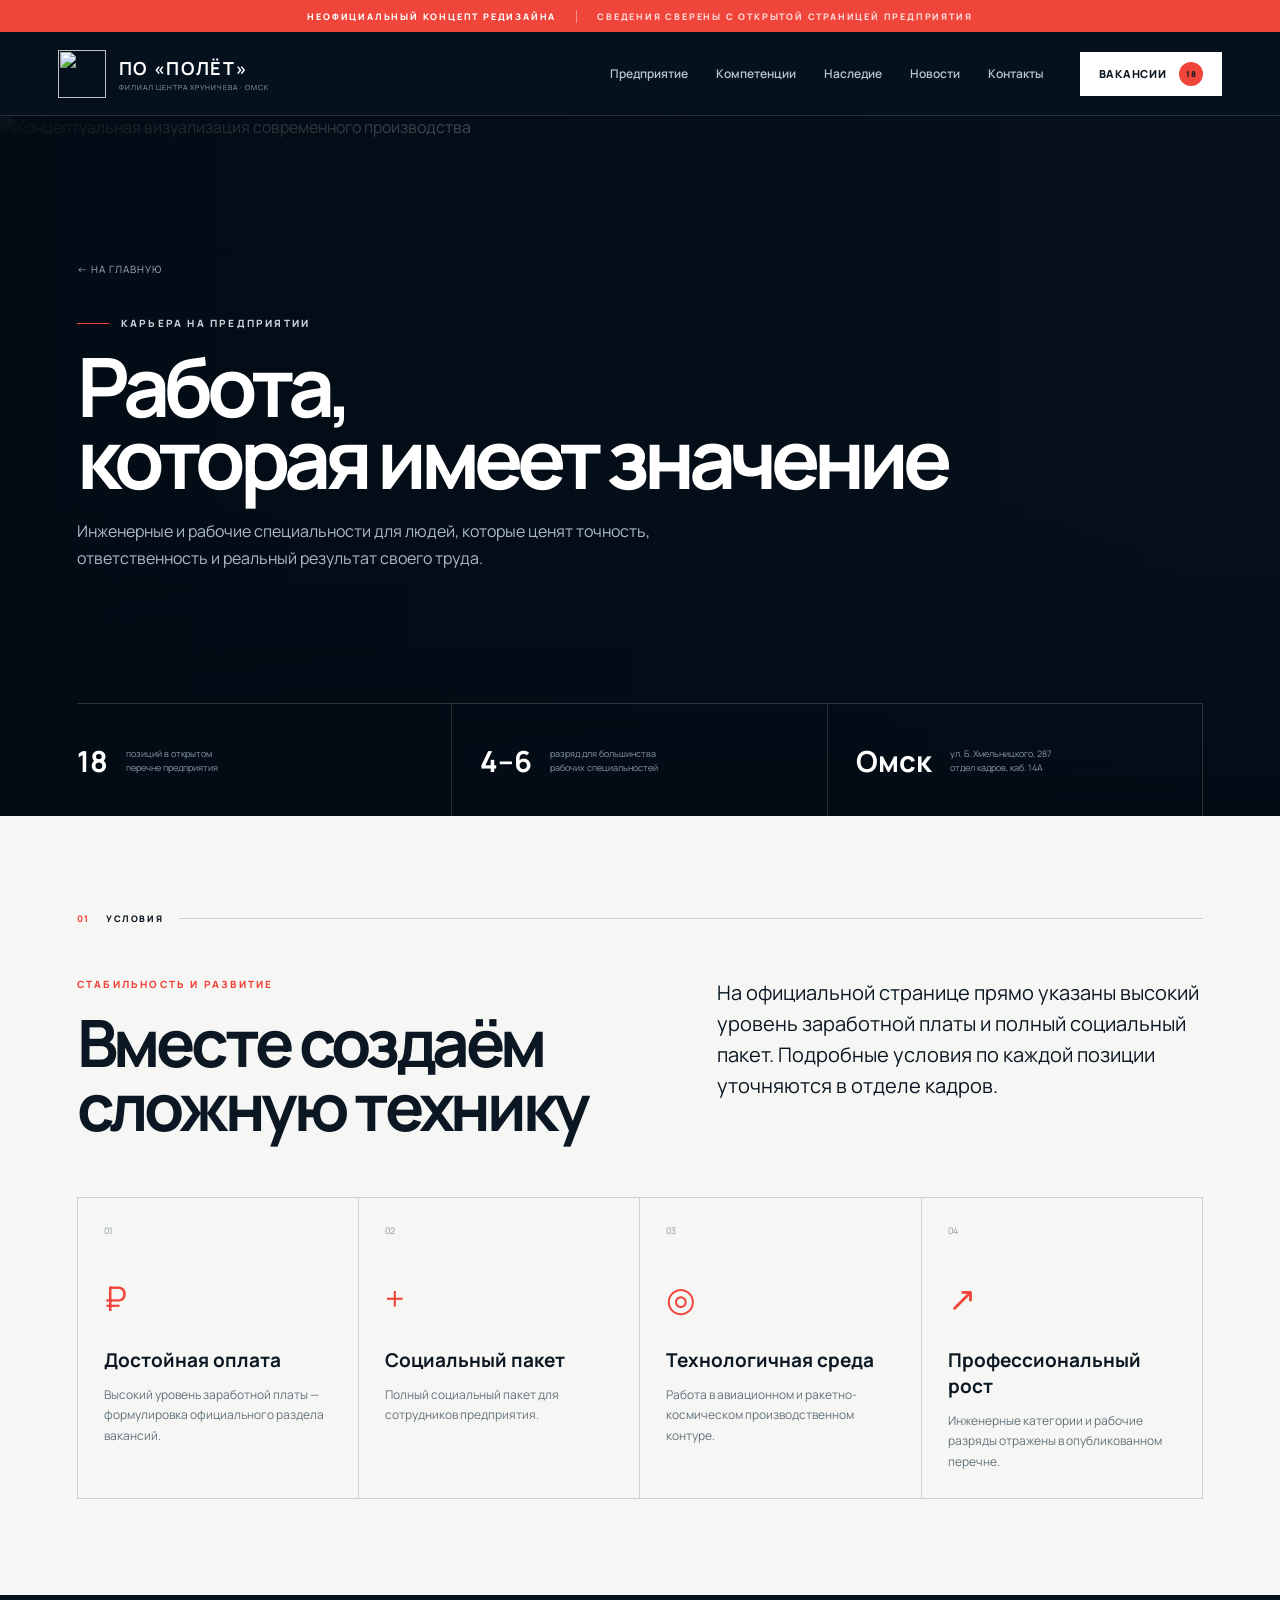
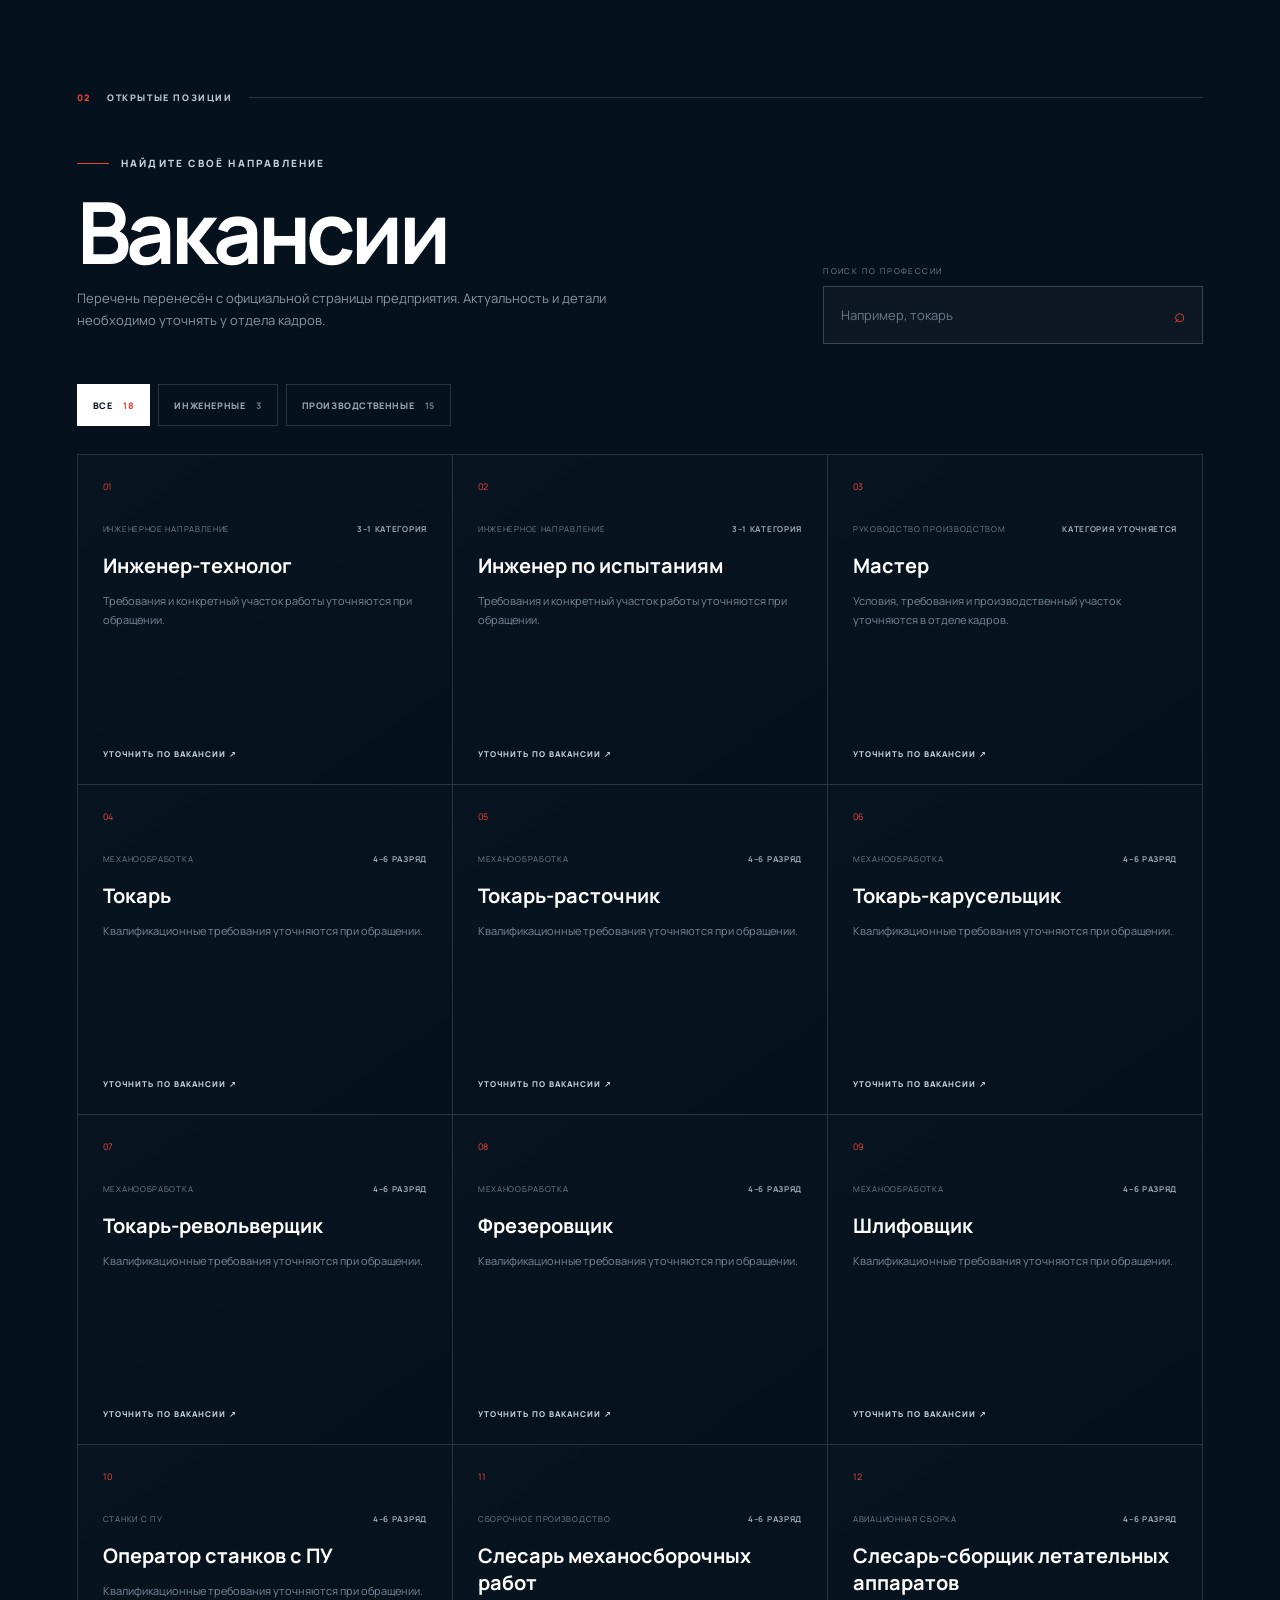
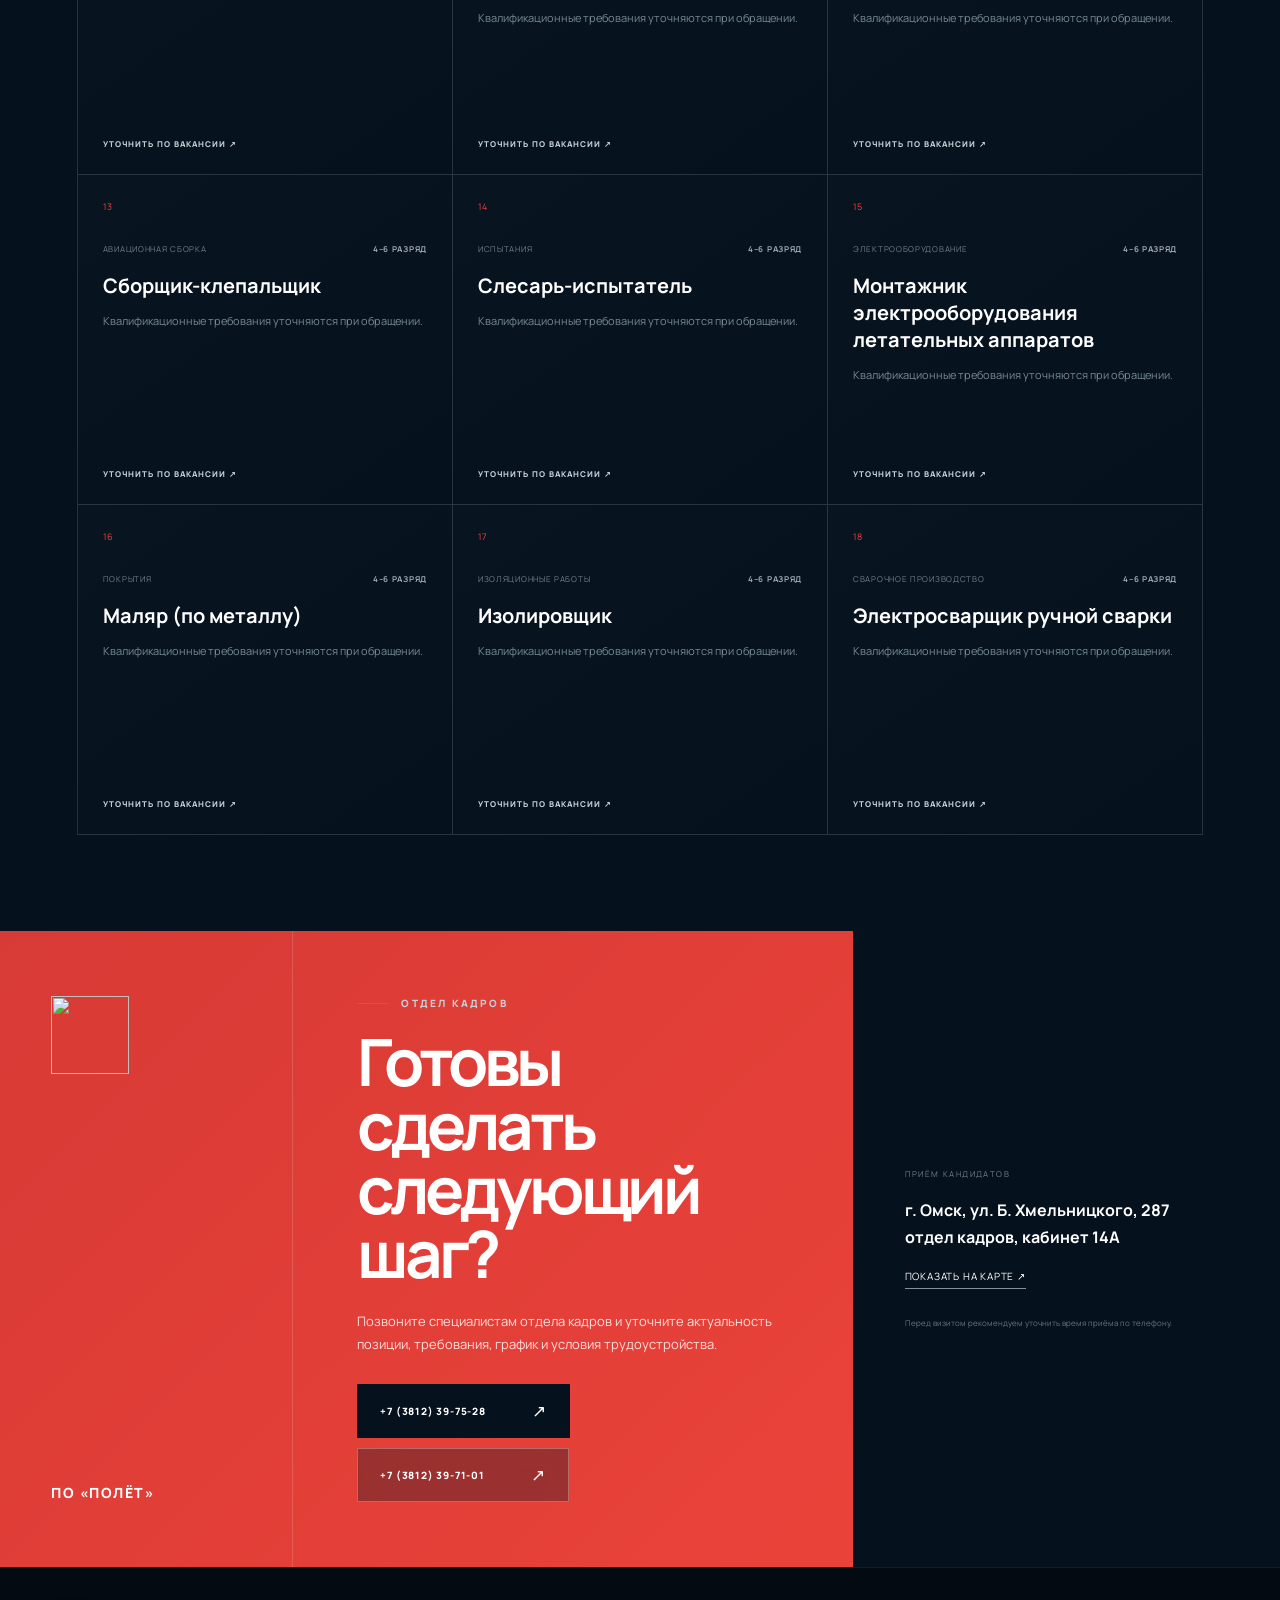
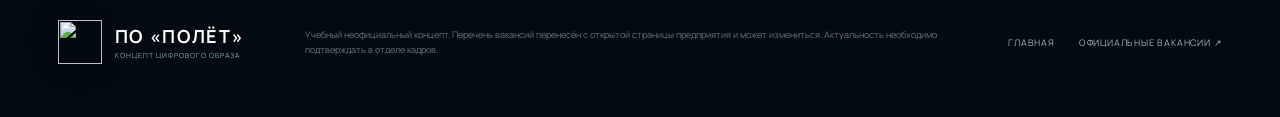
==== vacancies.html @ 89f2f2ec "Add files via upload" ====
<!doctype html>
<html lang="ru">
<head>
  <meta charset="UTF-8">
  <meta name="viewport" content="width=device-width, initial-scale=1.0">
  <meta name="description" content="Вакансии ПО «Полёт» — неофициальный дизайн-концепт на основе открытого перечня официального сайта.">
  <meta name="theme-color" content="#06111e">
  <title>Вакансии — ПО «Полёт» · концепт</title>
  <link rel="preconnect" href="https://fonts.googleapis.com">
  <link rel="preconnect" href="https://fonts.gstatic.com" crossorigin>
  <link href="https://fonts.googleapis.com/css2?family=Manrope:wght@400;500;600;700;800&display=swap" rel="stylesheet">
  <link rel="stylesheet" href="style.css">
</head>
<body class="inner-page">
  <div class="concept-bar"><span>Неофициальный концепт редизайна</span><span>Сведения сверены с открытой страницей предприятия</span></div>
  <header class="site-header site-header--solid" data-header>
    <a class="brand" href="index.html" aria-label="ПО Полёт — на главную"><img src="assets/polet-emblem.svg" alt="" width="50" height="50"><span class="brand__type"><b>ПО «ПОЛЁТ»</b><small>филиал Центра Хруничева · Омск</small></span></a>
    <nav class="nav" id="main-navigation" data-nav><a href="index.html#about">Предприятие</a><a href="index.html#competencies">Компетенции</a><a href="index.html#heritage">Наследие</a><a href="index.html#news">Новости</a><a href="index.html#contacts">Контакты</a></nav>
    <a class="header-action is-active" href="vacancies.html">Вакансии <span>18</span></a>
    <button class="menu-button" type="button" aria-controls="main-navigation" aria-expanded="false" aria-label="Открыть меню" data-menu><span></span><span></span></button>
  </header>

  <main>
    <section class="vacancy-hero">
      <img src="assets/images/precision-production.webp" alt="Концептуальная визуализация современного производства">
      <div class="vacancy-hero__overlay"></div>
      <div class="container vacancy-hero__content reveal">
        <a class="back-link" href="index.html">← На главную</a>
        <p class="kicker kicker--light">Карьера на предприятии</p>
        <h1>Работа,<br>которая имеет значение</h1>
        <p>Инженерные и рабочие специальности для людей, которые ценят точность, ответственность и реальный результат своего труда.</p>
      </div>
      <div class="container vacancy-hero__stats">
        <article><strong>18</strong><span>позиций в открытом<br>перечне предприятия</span></article>
        <article><strong>4–6</strong><span>разряд для большинства<br>рабочих специальностей</span></article>
        <article><strong>Омск</strong><span>ул. Б. Хмельницкого, 287<br>отдел кадров, каб. 14А</span></article>
      </div>
    </section>

    <section class="section benefits-section">
      <div class="container">
        <div class="section-top"><span>01</span><p>Условия</p><i></i></div>
        <div class="section-heading section-heading--split reveal"><div><p class="kicker">Стабильность и развитие</p><h2>Вместе создаём<br>сложную технику</h2></div><p class="lead">На официальной странице прямо указаны высокий уровень заработной платы и полный социальный пакет. Подробные условия по каждой позиции уточняются в отделе кадров.</p></div>
        <div class="benefit-grid">
          <article class="benefit-card reveal"><span>01</span><div>₽</div><h3>Достойная оплата</h3><p>Высокий уровень заработной платы — формулировка официального раздела вакансий.</p></article>
          <article class="benefit-card reveal"><span>02</span><div>+</div><h3>Социальный пакет</h3><p>Полный социальный пакет для сотрудников предприятия.</p></article>
          <article class="benefit-card reveal"><span>03</span><div>◎</div><h3>Технологичная среда</h3><p>Работа в авиационном и ракетно-космическом производственном контуре.</p></article>
          <article class="benefit-card reveal"><span>04</span><div>↗</div><h3>Профессиональный рост</h3><p>Инженерные категории и рабочие разряды отражены в опубликованном перечне.</p></article>
        </div>
      </div>
    </section>

    <section class="vacancy-catalog section" id="vacancy-list">
      <div class="container">
        <div class="section-top section-top--dark"><span>02</span><p>Открытые позиции</p><i></i></div>
        <div class="catalog-head reveal"><div><p class="kicker kicker--light">Найдите своё направление</p><h2>Вакансии</h2><p>Перечень перенесён с официальной страницы предприятия. Актуальность и детали необходимо уточнять у отдела кадров.</p></div><label class="search-field"><span>Поиск по профессии</span><input type="search" placeholder="Например, токарь" data-vacancy-search><i>⌕</i></label></div>
        <div class="filter-row" role="group" aria-label="Фильтр вакансий"><button class="filter-button is-active" type="button" data-filter="all">Все <span>18</span></button><button class="filter-button" type="button" data-filter="engineering">Инженерные <span>3</span></button><button class="filter-button" type="button" data-filter="production">Производственные <span>15</span></button></div>
        <div class="vacancy-grid" data-vacancy-grid>
          <article class="vacancy-card reveal" data-type="engineering"><span class="vacancy-card__number">01</span><div class="vacancy-card__meta"><span>Инженерное направление</span><b>3–1 категория</b></div><h3>Инженер-технолог</h3><p>Требования и конкретный участок работы уточняются при обращении.</p><a href="tel:+73812397528">Уточнить по вакансии ↗</a></article>
          <article class="vacancy-card reveal" data-type="engineering"><span class="vacancy-card__number">02</span><div class="vacancy-card__meta"><span>Инженерное направление</span><b>3–1 категория</b></div><h3>Инженер по испытаниям</h3><p>Требования и конкретный участок работы уточняются при обращении.</p><a href="tel:+73812397528">Уточнить по вакансии ↗</a></article>
          <article class="vacancy-card reveal" data-type="engineering"><span class="vacancy-card__number">03</span><div class="vacancy-card__meta"><span>Руководство производством</span><b>Категория уточняется</b></div><h3>Мастер</h3><p>Условия, требования и производственный участок уточняются в отделе кадров.</p><a href="tel:+73812397528">Уточнить по вакансии ↗</a></article>
          <article class="vacancy-card reveal" data-type="production"><span class="vacancy-card__number">04</span><div class="vacancy-card__meta"><span>Механообработка</span><b>4–6 разряд</b></div><h3>Токарь</h3><p>Квалификационные требования уточняются при обращении.</p><a href="tel:+73812397528">Уточнить по вакансии ↗</a></article>
          <article class="vacancy-card reveal" data-type="production"><span class="vacancy-card__number">05</span><div class="vacancy-card__meta"><span>Механообработка</span><b>4–6 разряд</b></div><h3>Токарь-расточник</h3><p>Квалификационные требования уточняются при обращении.</p><a href="tel:+73812397528">Уточнить по вакансии ↗</a></article>
          <article class="vacancy-card reveal" data-type="production"><span class="vacancy-card__number">06</span><div class="vacancy-card__meta"><span>Механообработка</span><b>4–6 разряд</b></div><h3>Токарь-карусельщик</h3><p>Квалификационные требования уточняются при обращении.</p><a href="tel:+73812397528">Уточнить по вакансии ↗</a></article>
          <article class="vacancy-card reveal" data-type="production"><span class="vacancy-card__number">07</span><div class="vacancy-card__meta"><span>Механообработка</span><b>4–6 разряд</b></div><h3>Токарь-револьверщик</h3><p>Квалификационные требования уточняются при обращении.</p><a href="tel:+73812397528">Уточнить по вакансии ↗</a></article>
          <article class="vacancy-card reveal" data-type="production"><span class="vacancy-card__number">08</span><div class="vacancy-card__meta"><span>Механообработка</span><b>4–6 разряд</b></div><h3>Фрезеровщик</h3><p>Квалификационные требования уточняются при обращении.</p><a href="tel:+73812397528">Уточнить по вакансии ↗</a></article>
          <article class="vacancy-card reveal" data-type="production"><span class="vacancy-card__number">09</span><div class="vacancy-card__meta"><span>Механообработка</span><b>4–6 разряд</b></div><h3>Шлифовщик</h3><p>Квалификационные требования уточняются при обращении.</p><a href="tel:+73812397528">Уточнить по вакансии ↗</a></article>
          <article class="vacancy-card reveal" data-type="production"><span class="vacancy-card__number">10</span><div class="vacancy-card__meta"><span>Станки с ПУ</span><b>4–6 разряд</b></div><h3>Оператор станков с ПУ</h3><p>Квалификационные требования уточняются при обращении.</p><a href="tel:+73812397528">Уточнить по вакансии ↗</a></article>
          <article class="vacancy-card reveal" data-type="production"><span class="vacancy-card__number">11</span><div class="vacancy-card__meta"><span>Сборочное производство</span><b>4–6 разряд</b></div><h3>Слесарь механосборочных работ</h3><p>Квалификационные требования уточняются при обращении.</p><a href="tel:+73812397528">Уточнить по вакансии ↗</a></article>
          <article class="vacancy-card reveal" data-type="production"><span class="vacancy-card__number">12</span><div class="vacancy-card__meta"><span>Авиационная сборка</span><b>4–6 разряд</b></div><h3>Слесарь-сборщик летательных аппаратов</h3><p>Квалификационные требования уточняются при обращении.</p><a href="tel:+73812397528">Уточнить по вакансии ↗</a></article>
          <article class="vacancy-card reveal" data-type="production"><span class="vacancy-card__number">13</span><div class="vacancy-card__meta"><span>Авиационная сборка</span><b>4–6 разряд</b></div><h3>Сборщик-клепальщик</h3><p>Квалификационные требования уточняются при обращении.</p><a href="tel:+73812397528">Уточнить по вакансии ↗</a></article>
          <article class="vacancy-card reveal" data-type="production"><span class="vacancy-card__number">14</span><div class="vacancy-card__meta"><span>Испытания</span><b>4–6 разряд</b></div><h3>Слесарь-испытатель</h3><p>Квалификационные требования уточняются при обращении.</p><a href="tel:+73812397528">Уточнить по вакансии ↗</a></article>
          <article class="vacancy-card reveal" data-type="production"><span class="vacancy-card__number">15</span><div class="vacancy-card__meta"><span>Электрооборудование</span><b>4–6 разряд</b></div><h3>Монтажник электрооборудования летательных аппаратов</h3><p>Квалификационные требования уточняются при обращении.</p><a href="tel:+73812397528">Уточнить по вакансии ↗</a></article>
          <article class="vacancy-card reveal" data-type="production"><span class="vacancy-card__number">16</span><div class="vacancy-card__meta"><span>Покрытия</span><b>4–6 разряд</b></div><h3>Маляр (по металлу)</h3><p>Квалификационные требования уточняются при обращении.</p><a href="tel:+73812397528">Уточнить по вакансии ↗</a></article>
          <article class="vacancy-card reveal" data-type="production"><span class="vacancy-card__number">17</span><div class="vacancy-card__meta"><span>Изоляционные работы</span><b>4–6 разряд</b></div><h3>Изолировщик</h3><p>Квалификационные требования уточняются при обращении.</p><a href="tel:+73812397528">Уточнить по вакансии ↗</a></article>
          <article class="vacancy-card reveal" data-type="production"><span class="vacancy-card__number">18</span><div class="vacancy-card__meta"><span>Сварочное производство</span><b>4–6 разряд</b></div><h3>Электросварщик ручной сварки</h3><p>Квалификационные требования уточняются при обращении.</p><a href="tel:+73812397528">Уточнить по вакансии ↗</a></article>
        </div>
        <p class="vacancy-empty" data-vacancy-empty hidden>По вашему запросу вакансий не найдено.</p>
      </div>
    </section>

    <section class="apply-section">
      <div class="apply-section__brand"><img src="assets/polet-emblem.svg" alt="" width="78" height="78"><span>ПО «ПОЛЁТ»</span></div>
      <div class="apply-section__copy reveal"><p class="kicker kicker--light">Отдел кадров</p><h2>Готовы сделать<br>следующий шаг?</h2><p>Позвоните специалистам отдела кадров и уточните актуальность позиции, требования, график и условия трудоустройства.</p><div class="apply-section__actions"><a class="button button--primary" href="tel:+73812397528">+7 (3812) 39-75-28 <span>↗</span></a><a class="button button--ghost" href="tel:+73812397101">+7 (3812) 39-71-01 <span>↗</span></a></div></div>
      <div class="apply-section__address"><span>Приём кандидатов</span><b>г. Омск, ул. Б. Хмельницкого, 287<br>отдел кадров, кабинет 14А</b><a href="https://yandex.ru/maps/?text=%D0%9E%D0%BC%D1%81%D0%BA%2C%20%D1%83%D0%BB.%20%D0%91.%20%D0%A5%D0%BC%D0%B5%D0%BB%D1%8C%D0%BD%D0%B8%D1%86%D0%BA%D0%BE%D0%B3%D0%BE%2C%20287" target="_blank" rel="noopener">Показать на карте ↗</a><small>Перед визитом рекомендуем уточнить время приёма по телефону.</small></div>
    </section>
  </main>

  <footer class="footer"><a class="brand" href="index.html"><img src="assets/polet-emblem.svg" alt="" width="46" height="46"><span class="brand__type"><b>ПО «ПОЛЁТ»</b><small>концепт цифрового образа</small></span></a><p>Учебный неофициальный концепт. Перечень вакансий перенесён с открытой страницы предприятия и может измениться. Актуальность необходимо подтверждать в отделе кадров.</p><div class="footer__links"><a href="index.html">Главная</a><a href="http://www.polyot.su/main.php?id=362" target="_blank" rel="noopener">Официальные вакансии ↗</a></div></footer>
  <script src="script.js"></script>
</body>
</html>
---- style.css ----
:root{
  --navy:#06111e;
  --navy-2:#0a1b2b;
  --navy-3:#10283d;
  --red:#ef453b;
  --red-dark:#c92c2f;
  --blue:#62b9e8;
  --paper:#f2f3f1;
  --paper-2:#e7e9e7;
  --white:#fff;
  --ink:#0b1722;
  --muted:#63717b;
  --line:#cdd3d5;
  --gold:#d7ad60;
  --shadow:0 28px 70px rgba(4,14,24,.14);
  --radius:4px;
}

*{box-sizing:border-box}
html{scroll-behavior:smooth;scroll-padding-top:90px}
body{margin:0;background:var(--paper);color:var(--ink);font-family:Manrope,Arial,sans-serif;-webkit-font-smoothing:antialiased;overflow-x:hidden}
body.menu-open{overflow:hidden}
img{display:block;max-width:100%}
a{color:inherit;text-decoration:none}
button,input{font:inherit}
.container{width:min(1380px,88vw);margin-inline:auto}
.section{padding:96px 0}

.concept-bar{height:32px;padding:0 4vw;background:var(--red);color:#fff;display:flex;align-items:center;justify-content:center;gap:20px;font-size:9px;font-weight:800;text-transform:uppercase;letter-spacing:1.8px;position:relative;z-index:60}
.concept-bar span+span{padding-left:20px;border-left:1px solid #ffffff66;color:#ffd9d7}

.site-header{height:90px;padding:0 4.5vw;display:flex;align-items:center;gap:36px;color:#fff;position:absolute;left:0;right:0;top:32px;z-index:50;border-bottom:1px solid #ffffff22;background:linear-gradient(180deg,rgba(3,12,21,.82),rgba(3,12,21,.34));backdrop-filter:blur(14px);transition:height .3s,background .3s,box-shadow .3s}
.site-header.is-scrolled{position:fixed;top:0;height:76px;background:rgba(5,16,28,.96);box-shadow:0 12px 35px rgba(0,0,0,.2)}
.site-header--solid{position:relative;top:0;background:var(--navy);height:84px}
.site-header--solid.is-scrolled{position:fixed}
.brand{display:flex;align-items:center;gap:13px;flex-shrink:0}
.brand>img{width:48px;height:48px;filter:drop-shadow(0 8px 18px rgba(0,0,0,.18));transition:transform .3s}
.brand:hover>img{transform:rotate(-8deg) scale(1.04)}
.brand__type{display:flex;flex-direction:column;gap:3px}
.brand__type b{font-size:18px;letter-spacing:1.7px;white-space:nowrap}
.brand__type small{font-size:7px;color:#95a4af;text-transform:uppercase;letter-spacing:1px;white-space:nowrap}
.nav{margin-left:auto;display:flex;align-items:center;gap:28px}
.nav a{color:#bac5cd;font-size:12px;font-weight:600;position:relative;transition:color .25s}
.nav a:after{content:"";position:absolute;left:0;right:100%;bottom:-9px;height:2px;background:var(--red);transition:right .3s}
.nav a:hover{color:#fff}
.nav a:hover:after{right:0}
.header-action{height:44px;padding:0 18px;display:flex;align-items:center;gap:13px;border:1px solid #ffffff30;font-size:11px;font-weight:800;text-transform:uppercase;letter-spacing:.7px;transition:.25s}
.header-action span{width:24px;height:24px;border-radius:50%;background:var(--red);display:grid;place-items:center;font-size:8px}
.header-action:hover,.header-action.is-active{background:#fff;color:var(--ink);border-color:#fff}
.menu-button{display:none;width:46px;height:46px;border:1px solid #ffffff30;background:transparent;color:#fff;align-items:center;justify-content:center;flex-direction:column;gap:7px;cursor:pointer}
.menu-button span{width:22px;height:2px;background:currentColor;transition:.25s}
.menu-button[aria-expanded="true"] span:first-child{transform:translateY(4.5px) rotate(45deg)}
.menu-button[aria-expanded="true"] span:last-child{transform:translateY(-4.5px) rotate(-45deg)}

.hero{min-height:880px;height:calc(100vh - 32px);max-height:1040px;background:var(--navy);color:#fff;position:relative;overflow:hidden}
.hero__image{position:absolute;inset:0;width:100%;height:100%;object-fit:cover;object-position:center}
.hero__veil{position:absolute;inset:0;background:linear-gradient(90deg,rgba(2,10,18,.98) 0%,rgba(2,10,18,.83) 35%,rgba(2,10,18,.18) 72%),linear-gradient(0deg,rgba(3,11,19,.98),transparent 40%)}
.hero__lines{position:absolute;inset:0;opacity:.33;background:linear-gradient(#ffffff0d 1px,transparent 1px),linear-gradient(90deg,#ffffff0d 1px,transparent 1px);background-size:96px 96px;mask-image:linear-gradient(90deg,#000,transparent 72%)}
.hero__inner{height:100%;position:relative;z-index:2;display:flex;justify-content:space-between;align-items:center;padding-top:94px;padding-bottom:150px}
.hero__copy{max-width:850px}
.kicker{margin:0 0 20px;color:var(--red);font-size:10px;font-weight:800;text-transform:uppercase;letter-spacing:2.2px}
.kicker--light{color:#c6d2da}
.kicker--light:before{content:"";width:32px;height:1px;background:var(--red);display:inline-block;margin:0 12px 3px 0}
.kicker--gold{color:var(--gold)}
.hero h1,.vacancy-hero h1{font-size:clamp(66px,7.1vw,112px);line-height:.88;letter-spacing:-6px;margin:0 0 34px;max-width:1000px}
.hero h1 em{font-style:normal;color:#b5c6d3;font-weight:500;letter-spacing:-5px}
.hero__lead{max-width:650px;margin:0;color:#b7c2ca;font-size:17px;line-height:1.75}
.hero__actions{display:flex;gap:12px;margin-top:36px}
.button{min-height:54px;padding:0 22px;display:inline-flex;align-items:center;justify-content:space-between;gap:46px;border:1px solid transparent;font-size:10px;font-weight:800;letter-spacing:.8px;text-transform:uppercase;transition:transform .25s,box-shadow .25s,background .25s,color .25s}
.button span{font-size:17px;font-weight:400}
.button:hover{transform:translateY(-3px);box-shadow:0 18px 36px rgba(0,0,0,.18)}
.button--primary{background:var(--red);color:#fff}
.button--primary:hover{background:#ff5147}
.button--ghost{border-color:#ffffff48;color:#fff;background:#07152255;backdrop-filter:blur(8px)}
.button--ghost:hover{background:#fff;color:var(--ink);border-color:#fff}
.button--light{background:#fff;color:var(--ink)}
.hero__signature{width:280px;align-self:flex-end;margin-bottom:36px;padding:24px;border:1px solid #ffffff25;background:#06111e75;backdrop-filter:blur(12px);display:flex;gap:16px;align-items:center}
.hero__signature img{width:70px;height:70px;flex:0 0 auto}
.hero__signature p{margin:0;display:flex;flex-direction:column;gap:7px}
.hero__signature b{font-size:14px;line-height:1.3}
.hero__signature span{font-size:8px;line-height:1.5;color:#8fa0ac}
.hero__metrics{position:absolute;z-index:3;left:0;right:0;bottom:0;min-height:126px;border-top:1px solid #ffffff29;display:grid;grid-template-columns:repeat(3,190px) 1fr;align-items:center}
.hero__metrics article{height:100%;padding:24px 20px 20px 0;border-right:1px solid #ffffff20;display:flex;flex-direction:column;justify-content:center}
.hero__metrics article+article{padding-left:26px}
.hero__metrics strong{font-size:30px;line-height:1}
.hero__metrics span{margin-top:8px;color:#7f909c;font-size:9px;line-height:1.5}
.hero__metrics>p{text-align:right;align-self:end;margin:0 0 17px;color:#5f707d;font-size:8px}

.section-top{display:grid;grid-template-columns:auto auto 1fr;align-items:center;gap:16px;margin-bottom:52px;font-size:9px;font-weight:800;text-transform:uppercase;letter-spacing:1.6px}
.section-top span{color:var(--red)}
.section-top p{margin:0}
.section-top i{height:1px;background:var(--line)}
.section-top--dark{color:#c0cad1}
.section-top--dark i{background:#ffffff25}
.section-heading{margin-bottom:58px}
.section-heading--split{display:grid;grid-template-columns:minmax(0,1.05fr) minmax(340px,.95fr);gap:8vw;align-items:start}
.section-heading--dark{display:flex;justify-content:space-between;align-items:end;color:#fff}
.section-heading--dark>p{max-width:420px;color:#8d9ca7;font-size:15px;line-height:1.7;margin:0}
.section-heading--inline{display:flex;justify-content:space-between;align-items:end}
.section-heading h2,.production-story h2,.awards-panel h2,.career-teaser h2,.news h2,.contacts h2,.benefits-section h2,.catalog-head h2,.apply-section h2{font-size:clamp(44px,5.1vw,76px);line-height:.98;letter-spacing:-4.3px;margin:0}
.section-heading__copy{padding-top:36px}
.lead{font-size:20px;line-height:1.55;color:var(--ink);margin:0 0 20px}
.section-heading__copy>p:not(.lead){font-size:14px;line-height:1.8;color:var(--muted);margin:0}
.text-link{display:inline-flex;gap:28px;align-items:center;border-bottom:1px solid #8f9aa0;margin-top:26px;padding:8px 0;font-size:10px;font-weight:800;text-transform:uppercase;letter-spacing:.8px}
.text-link span{color:var(--red);font-size:16px}

.about-showcase{display:grid;grid-template-columns:minmax(0,2.2fr) minmax(280px,.8fr);gap:18px;align-items:stretch}
.media-card{margin:0;position:relative;overflow:hidden;background:var(--navy);box-shadow:var(--shadow)}
.media-card img{width:100%;height:100%;object-fit:cover;transition:transform .8s cubic-bezier(.2,.7,.2,1)}
.media-card:hover img{transform:scale(1.035)}
.media-card--wide{height:500px}
.media-card figcaption{position:absolute;left:0;right:0;bottom:0;padding:48px 30px 26px;color:#fff;background:linear-gradient(0deg,rgba(4,13,22,.92),transparent);display:grid;grid-template-columns:auto 1fr auto;gap:20px;align-items:end}
.media-card figcaption span{font-size:9px;color:#9cabb4;text-transform:uppercase;letter-spacing:1.4px}
.media-card figcaption b{font-size:17px}
.media-card figcaption small{font-size:8px;color:#7f909b}
.about-showcase__side{display:grid;grid-template-rows:1fr 1fr;gap:18px}
.fact-card{padding:34px;background:#fff;box-shadow:0 18px 45px rgba(8,20,31,.08);display:flex;flex-direction:column;justify-content:space-between;transition:transform .3s,box-shadow .3s}
.fact-card:hover{transform:translateY(-5px);box-shadow:var(--shadow)}
.fact-card strong{font-size:68px;letter-spacing:-5px;color:var(--red)}
.fact-card p{font-size:14px;line-height:1.6;color:var(--muted);margin:20px 0 0}
.fact-card--accent{background:var(--navy);color:#fff;flex-direction:row;align-items:flex-end;gap:18px}
.fact-card--accent img{width:64px}
.fact-card--accent p{color:#8fa0ac}
.fact-card--accent b{color:#fff;font-size:16px}

.competencies{background:linear-gradient(145deg,#06111e,#0b2133);color:#fff;position:relative;overflow:hidden}
.competencies:after{content:"";position:absolute;width:600px;height:600px;border:1px solid #ffffff0b;border-radius:50%;right:-180px;top:-200px;box-shadow:0 0 0 80px #ffffff06,0 0 0 160px #ffffff04}
.competencies .container{position:relative;z-index:2}
.competency-grid{display:grid;grid-template-columns:repeat(4,minmax(0,1fr));border-top:1px solid #ffffff28;border-left:1px solid #ffffff20}
.competency-card{min-height:390px;padding:27px;display:flex;flex-direction:column;border-right:1px solid #ffffff20;border-bottom:1px solid #ffffff20;background:linear-gradient(180deg,#ffffff03,transparent);transition:transform .35s,background .35s,box-shadow .35s}
.competency-card:hover{background:linear-gradient(160deg,#12324a,#0b1c2c);transform:translateY(-7px);box-shadow:0 26px 60px rgba(0,0,0,.28)}
.card-index{font-size:9px;color:#607480}
.line-icon{margin:45px 0 32px;color:var(--red);font-size:37px;font-weight:300}
.competency-card h3{font-size:22px;line-height:1.35;margin:0 0 14px}
.competency-card p{font-size:13px;line-height:1.75;color:#8e9da8;margin:0}
.competency-card>b{margin-top:auto;color:#5f7380;font-size:8px;text-transform:uppercase;letter-spacing:1.7px}

.production-story{background:var(--paper-2)}
.production-story__grid{display:grid;grid-template-columns:minmax(0,1.2fr) minmax(380px,.8fr);gap:7vw;align-items:center}
.media-card--portrait{height:620px}
.media-card--portrait figcaption{grid-template-columns:1fr;gap:7px}
.media-card--portrait figcaption small{position:absolute;right:26px;bottom:28px}
.production-story__copy .lead{margin:30px 0 40px;color:#46555f}
.process-list{border-top:1px solid var(--line)}
.process-list>div{display:grid;grid-template-columns:42px 1fr;border-bottom:1px solid var(--line);padding:20px 0}
.process-list span{font-size:9px;color:var(--red);padding-top:3px}
.process-list p{margin:0;font-size:12px;line-height:1.6;color:var(--muted)}
.process-list b{display:block;color:var(--ink);font-size:14px;margin-bottom:5px}

.heritage{background:#f7f7f5}
.heritage .section-heading--split{grid-template-columns:1.4fr .6fr;align-items:end}
.heritage .section-heading--split>.lead{color:var(--muted);font-size:16px;margin:0}
.timeline{display:grid;grid-template-columns:repeat(4,minmax(0,1fr));margin:68px 0 82px}
.timeline article{position:relative;border-top:1px solid var(--line);padding:28px 30px 10px 0}
.timeline article:before{content:"";position:absolute;left:0;top:-5px;width:10px;height:10px;border-radius:50%;background:var(--red);box-shadow:0 0 0 6px #ef453b1a}
.timeline b{font-size:11px;color:var(--red)}
.timeline h3{font-size:18px;margin:28px 0 10px}
.timeline p{font-size:12px;line-height:1.7;color:var(--muted);margin:0;max-width:250px}
.awards-panel{display:grid;grid-template-columns:1.35fr .65fr;min-height:560px;background:var(--navy);color:#fff;box-shadow:var(--shadow);overflow:hidden}
.awards-panel__image{position:relative;min-height:520px}
.awards-panel__image:after{content:"";position:absolute;inset:0;background:linear-gradient(90deg,transparent 60%,var(--navy))}
.awards-panel__image img{width:100%;height:100%;object-fit:cover}
.awards-panel__copy{padding:60px 52px 48px;display:flex;flex-direction:column;justify-content:center}
.awards-panel__copy h2{font-size:clamp(39px,4.2vw,62px)}
.awards-panel__copy>p:not(.kicker){font-size:13px;line-height:1.75;color:#92a2ad;margin:24px 0}
.awards-panel ol{list-style:none;padding:0;margin:0;border-top:1px solid #ffffff24}
.awards-panel li{padding:15px 0;border-bottom:1px solid #ffffff24;font-size:12px;display:flex;gap:18px}
.awards-panel li span{font-size:8px;color:var(--gold);padding-top:3px}
.awards-panel small{color:#60737f;font-size:8px;line-height:1.6;margin-top:22px}

.career-teaser{display:grid;grid-template-columns:1fr 1fr;background:var(--navy);color:#fff;min-height:700px}
.career-teaser__media{position:relative;overflow:hidden}
.career-teaser__media:after{content:"";position:absolute;inset:0;background:linear-gradient(90deg,transparent 55%,var(--navy)),linear-gradient(0deg,#06111e88,transparent)}
.career-teaser__media img{width:100%;height:100%;object-fit:cover}
.career-teaser__copy{padding:86px max(6vw,54px) 78px;display:flex;flex-direction:column;justify-content:center}
.career-teaser__copy>p:not(.kicker){font-size:14px;line-height:1.8;color:#95a4ae;max-width:620px;margin:28px 0}
.career-teaser__facts{display:grid;grid-template-columns:1fr 1fr;border-top:1px solid #ffffff25;border-bottom:1px solid #ffffff25;margin:8px 0 18px}
.career-teaser__facts div{padding:20px 20px 20px 0;display:flex;gap:14px;align-items:center}
.career-teaser__facts div+div{border-left:1px solid #ffffff25;padding-left:20px}
.career-teaser__facts strong{font-size:34px;color:var(--red)}
.career-teaser__facts span{font-size:9px;line-height:1.5;color:#83939e}
.career-teaser ul{list-style:none;margin:0 0 27px;padding:0;display:flex;gap:22px;flex-wrap:wrap}
.career-teaser li{font-size:10px;color:#c3cdd3}
.career-teaser li:before{content:"✓";color:var(--red);margin-right:8px}
.career-teaser .button{align-self:flex-start}

.news .section-heading{margin-bottom:44px}
.news-grid{display:grid;grid-template-columns:1.35fr 1fr 1fr}
.news-card{min-height:370px;padding:28px;border:1px solid var(--line);border-left:0;display:flex;flex-direction:column;position:relative;overflow:hidden;transition:transform .3s,box-shadow .3s,background .3s}
.news-card:first-child{border-left:1px solid var(--line)}
.news-card:hover{background:#fff;transform:translateY(-6px);box-shadow:0 25px 55px rgba(6,17,30,.12);z-index:2}
.news-card>span{font-size:9px;color:var(--red);text-transform:uppercase;letter-spacing:.8px}
.news-card h3{font-size:20px;line-height:1.45;margin:auto 0 27px}
.news-card>b{font-size:8px;text-transform:uppercase;letter-spacing:1px}
.news-card--feature{background:linear-gradient(145deg,var(--navy-2),var(--navy));color:#fff}
.news-card--feature:hover{background:linear-gradient(145deg,#102b42,#071522)}
.news-card--feature h3{font-size:30px;position:relative;z-index:2}
.news-card__mark{position:absolute;width:260px;height:260px;right:-70px;top:-72px;opacity:.35}
.news-card__mark img{width:100%;height:100%}

.contacts{display:grid;grid-template-columns:1fr 1fr;color:#fff;background:var(--red);min-height:610px}
.contacts__brand{padding:74px max(6vw,40px);background:linear-gradient(145deg,#ed443b,#c82830);position:relative;overflow:hidden}
.contacts__brand:after{content:"";position:absolute;width:430px;height:430px;border:1px solid #ffffff15;border-radius:50%;right:-160px;bottom:-180px;box-shadow:0 0 0 70px #ffffff09,0 0 0 140px #ffffff07}
.contacts__brand>img{width:86px;margin-bottom:46px}
.contacts__brand .kicker{position:relative;z-index:2}
.contacts__brand h2{position:relative;z-index:2;font-size:clamp(52px,5vw,78px)}
.contacts__brand h2 em{font-style:normal;color:#ffc3bf;font-weight:500}
.contacts__brand>p:last-child{font-size:12px;color:#ffd4d1;margin-top:25px}
.contacts__details{padding:74px max(6vw,40px);background:var(--navy);display:grid;grid-template-columns:1fr 1fr;gap:26px 40px}
.contacts__details article{border-top:1px solid #ffffff28;padding-top:15px;display:flex;flex-direction:column;min-height:100px}
.contacts__details article>span{font-size:8px;text-transform:uppercase;letter-spacing:1.4px;color:#6d7e89;margin-bottom:13px}
.contacts__details article b,.contacts__details article a{font-size:13px;line-height:1.7}
.contacts__details article a:hover{color:var(--blue)}
.contacts__details .button{grid-column:1/-1;align-self:end;width:max-content}

.footer{background:#030a11;color:#fff;min-height:150px;padding:38px 4.5vw;display:grid;grid-template-columns:auto minmax(300px,1fr) auto;align-items:center;gap:60px;border-top:1px solid #ffffff12}
.footer .brand>img{width:44px;height:44px}
.footer p{margin:0;max-width:720px;color:#667680;font-size:9px;line-height:1.7}
.footer__links{display:flex;gap:24px}
.footer__links a{font-size:9px;text-transform:uppercase;letter-spacing:.8px;color:#a5b1b8}
.footer__links a:hover{color:#fff}

/* Страница вакансий */
.vacancy-hero{height:700px;position:relative;background:var(--navy);color:#fff;overflow:hidden}
.vacancy-hero>img{position:absolute;inset:0;width:100%;height:100%;object-fit:cover}
.vacancy-hero__overlay{position:absolute;inset:0;background:linear-gradient(90deg,rgba(3,12,21,.97),rgba(3,12,21,.69) 47%,rgba(3,12,21,.18)),linear-gradient(0deg,rgba(3,12,21,.98),transparent 46%)}
.vacancy-hero__content{height:100%;position:relative;z-index:2;display:flex;flex-direction:column;justify-content:center;padding-bottom:98px}
.back-link{width:max-content;margin-bottom:40px;color:#9faeb8;font-size:10px;text-transform:uppercase;letter-spacing:1px}
.back-link:hover{color:#fff}
.vacancy-hero h1{font-size:clamp(62px,6.4vw,98px);margin-bottom:24px}
.vacancy-hero__content>p:last-child{max-width:650px;font-size:16px;line-height:1.7;color:#acbac3;margin:0}
.vacancy-hero__stats{position:absolute;left:0;right:0;bottom:0;z-index:3;display:grid;grid-template-columns:repeat(3,1fr);border-top:1px solid #ffffff29}
.vacancy-hero__stats article{min-height:112px;padding:22px 28px 20px 0;display:flex;align-items:center;gap:18px;border-right:1px solid #ffffff25}
.vacancy-hero__stats article+article{padding-left:28px}
.vacancy-hero__stats strong{font-size:29px;color:#fff;white-space:nowrap}
.vacancy-hero__stats span{font-size:9px;line-height:1.55;color:#8799a5}
.benefits-section{background:#f6f7f5}
.benefit-grid{display:grid;grid-template-columns:repeat(4,minmax(0,1fr));border-top:1px solid var(--line);border-left:1px solid var(--line)}
.benefit-card{min-height:300px;padding:26px;display:flex;flex-direction:column;border-right:1px solid var(--line);border-bottom:1px solid var(--line);background:#fff0;transition:.3s}
.benefit-card:hover{background:#fff;transform:translateY(-5px);box-shadow:var(--shadow)}
.benefit-card>span{font-size:9px;color:#89959c}
.benefit-card>div{font-size:34px;color:var(--red);margin:38px 0 26px}
.benefit-card h3{font-size:19px;margin:0 0 12px}
.benefit-card p{font-size:12px;line-height:1.7;color:var(--muted);margin:0}
.vacancy-catalog{background:var(--navy);color:#fff}
.catalog-head{display:grid;grid-template-columns:1fr 380px;gap:8vw;align-items:end;margin-bottom:40px}
.catalog-head h2{font-size:clamp(58px,6.7vw,100px)}
.catalog-head>div>p:last-child{color:#8697a2;line-height:1.7;font-size:13px;max-width:600px}
.search-field{display:flex;flex-direction:column;position:relative}
.search-field>span{font-size:8px;text-transform:uppercase;letter-spacing:1.4px;color:#72838e;margin-bottom:10px}
.search-field input{height:58px;border:1px solid #ffffff30;background:#ffffff08;color:#fff;padding:0 48px 0 17px;outline:0;font-size:13px;transition:.25s;width:100%}
.search-field input::placeholder{color:#697b87}
.search-field input:focus{border-color:var(--blue);background:#ffffff0c}
.search-field i{font-style:normal;position:absolute;right:18px;bottom:16px;color:var(--red);font-size:19px}
.filter-row{display:flex;gap:8px;margin-bottom:28px;flex-wrap:wrap}
.filter-button{height:42px;padding:0 15px;border:1px solid #ffffff25;background:transparent;color:#96a6b0;font-size:9px;font-weight:800;text-transform:uppercase;letter-spacing:.6px;cursor:pointer;transition:.25s}
.filter-button span{margin-left:8px;color:#637783}
.filter-button:hover,.filter-button.is-active{background:#fff;color:var(--ink);border-color:#fff}
.filter-button.is-active span{color:var(--red)}
.vacancy-grid{display:grid;grid-template-columns:repeat(3,minmax(0,1fr));border-top:1px solid #ffffff23;border-left:1px solid #ffffff23}
.vacancy-card{min-height:330px;padding:25px;display:flex;flex-direction:column;border-right:1px solid #ffffff23;border-bottom:1px solid #ffffff23;background:linear-gradient(145deg,#ffffff03,transparent);transition:transform .3s,background .3s,box-shadow .3s}
.vacancy-card:hover{background:linear-gradient(145deg,#102d44,#091a2a);transform:translateY(-5px);box-shadow:0 30px 60px #00000042;z-index:2}
.vacancy-card[hidden]{display:none}
.vacancy-card__number{font-size:9px;color:var(--red)}
.vacancy-card__meta{display:flex;justify-content:space-between;gap:14px;margin:30px 0 18px;font-size:8px;text-transform:uppercase;letter-spacing:.7px;color:#6d808c}
.vacancy-card__meta b{color:#9cabb4;text-align:right}
.vacancy-card h3{font-size:20px;line-height:1.35;margin:0 0 13px}
.vacancy-card p{font-size:11px;line-height:1.7;color:#768995;margin:0}
.vacancy-card a{margin-top:auto;padding-top:25px;font-size:8px;font-weight:800;text-transform:uppercase;letter-spacing:1px;color:#c3ced4}
.vacancy-card a:hover{color:#fff}
.vacancy-empty{border:1px solid #ffffff25;padding:35px;color:#8fa0aa;text-align:center}
.apply-section{display:grid;grid-template-columns:.55fr 1.05fr .8fr;background:linear-gradient(135deg,#d83a35,var(--red));color:#fff;min-height:560px}
.apply-section__brand{padding:65px 4vw;border-right:1px solid #ffffff25;display:flex;flex-direction:column;justify-content:space-between}
.apply-section__brand img{width:78px}
.apply-section__brand span{font-size:14px;font-weight:800;letter-spacing:1.5px}
.apply-section__copy{padding:65px 5vw;display:flex;flex-direction:column;justify-content:center}
.apply-section__copy>p:not(.kicker){font-size:13px;line-height:1.75;color:#ffe0de;max-width:610px;margin:24px 0 28px}
.apply-section__actions{display:flex;gap:10px;flex-wrap:wrap}
.apply-section__actions .button--primary{background:var(--navy)}
.apply-section__address{padding:65px 4vw;background:var(--navy);display:flex;flex-direction:column;justify-content:center}
.apply-section__address>span{font-size:8px;text-transform:uppercase;letter-spacing:1.4px;color:#6e818d}
.apply-section__address b{font-size:16px;line-height:1.7;margin:18px 0}
.apply-section__address a{width:max-content;border-bottom:1px solid #81909a;padding-bottom:5px;font-size:10px;text-transform:uppercase;letter-spacing:.8px}
.apply-section__address small{font-size:8px;line-height:1.6;color:#637681;margin-top:28px}

.reveal{opacity:0;transform:translateY(28px);transition:opacity .75s ease,transform .75s cubic-bezier(.2,.65,.25,1)}
.reveal.visible{opacity:1;transform:none}

@media (max-width:1180px){
  .container{width:min(1380px,92vw)}
  .site-header{padding-inline:4vw;gap:22px}
  .nav{gap:18px}.nav a{font-size:10px}
  .hero__signature{display:none}
  .competency-grid{grid-template-columns:repeat(2,1fr)}
  .competency-card{min-height:330px}
  .awards-panel{grid-template-columns:1.15fr .85fr}
  .news-grid{grid-template-columns:1.2fr 1fr}.news-card--feature{grid-row:span 2}.news-card{min-height:290px}
  .vacancy-grid{grid-template-columns:repeat(2,1fr)}
  .apply-section{grid-template-columns:.45fr 1fr}.apply-section__address{grid-column:1/-1;min-height:260px}
}

@media (max-width:900px){
  .section{padding:78px 0}
  .brand__type small{display:none}
  .nav{display:none;position:fixed;z-index:51;left:0;right:0;top:0;height:100dvh;padding:125px 7vw 50px;background:rgba(5,16,28,.985);flex-direction:column;align-items:flex-start;gap:24px}
  .nav.open{display:flex}
  .nav a{font-size:24px;color:#fff}
  .header-action{margin-left:auto}
  .menu-button{display:flex;position:relative;z-index:52}
  .hero{height:auto;min-height:930px;max-height:none}
  .hero__inner{padding-top:155px;padding-bottom:210px;align-items:center}
  .hero__metrics{grid-template-columns:repeat(3,1fr)}
  .hero__metrics article{padding-left:12px!important}.hero__metrics>p{display:none}
  .section-heading--split{grid-template-columns:1fr;gap:28px}.section-heading__copy{padding-top:0}
  .section-heading--dark{align-items:flex-start;flex-direction:column;gap:25px}
  .about-showcase{grid-template-columns:1fr}.about-showcase__side{grid-template-columns:1fr 1fr;grid-template-rows:none}
  .production-story__grid{grid-template-columns:1fr}.media-card--portrait{height:520px}
  .heritage .section-heading--split{grid-template-columns:1fr}
  .timeline{grid-template-columns:1fr 1fr;gap:30px 0}
  .awards-panel{grid-template-columns:1fr}.awards-panel__image{min-height:420px}.awards-panel__image:after{background:linear-gradient(0deg,var(--navy),transparent 35%)}
  .career-teaser{grid-template-columns:1fr}.career-teaser__media{height:450px}.career-teaser__media:after{background:linear-gradient(0deg,var(--navy),transparent 55%)}
  .contacts{grid-template-columns:1fr}.contacts__brand,.contacts__details{padding:62px 6vw}
  .footer{grid-template-columns:1fr auto;gap:28px}.footer p{grid-column:1/-1;grid-row:2}
  .vacancy-hero{height:680px}.vacancy-hero__stats article{gap:10px;padding-inline:14px!important}.vacancy-hero__stats strong{font-size:23px}
  .benefit-grid{grid-template-columns:1fr 1fr}
  .catalog-head{grid-template-columns:1fr;gap:35px}
}

@media (max-width:640px){
  .container{width:calc(100% - 36px)}
  .section{padding:66px 0}
  .concept-bar{justify-content:flex-start;padding-left:18px;font-size:7px;letter-spacing:1.2px}.concept-bar span+span{display:none}
  .site-header{height:76px;padding:0 18px;top:32px}.site-header--solid{top:0}.site-header.is-scrolled{height:70px}
  .brand>img{width:42px;height:42px}.brand__type b{font-size:14px}
  .header-action{display:none}
  .hero{min-height:900px}
  .hero__image{object-position:62% center}
  .hero__veil{background:linear-gradient(90deg,rgba(2,10,18,.96),rgba(2,10,18,.48)),linear-gradient(0deg,rgba(3,11,19,1),transparent 52%)}
  .hero__inner{padding-top:142px;padding-bottom:230px}
  .hero h1,.vacancy-hero h1{font-size:clamp(52px,15.8vw,72px);line-height:.91;letter-spacing:-4px}
  .hero h1 em{letter-spacing:-3px}
  .hero__lead{font-size:14px;line-height:1.65}
  .hero__actions{flex-direction:column;align-items:stretch}.hero__actions .button{width:100%}
  .hero__metrics{grid-template-columns:repeat(3,1fr);min-height:150px}
  .hero__metrics article{padding:18px 8px!important}.hero__metrics strong{font-size:21px}.hero__metrics span{font-size:7px}
  .section-top{margin-bottom:38px}
  .section-heading{margin-bottom:40px}
  .section-heading h2,.production-story h2,.awards-panel h2,.career-teaser h2,.news h2,.contacts h2,.benefits-section h2,.catalog-head h2,.apply-section h2{font-size:clamp(38px,12vw,53px);letter-spacing:-3px}
  .lead{font-size:17px}
  .about-showcase__side{grid-template-columns:1fr}.media-card--wide{height:390px}
  .media-card figcaption{grid-template-columns:1fr;padding:46px 20px 20px;gap:5px}.media-card figcaption small{display:none}
  .fact-card{min-height:220px;padding:25px}.fact-card strong{font-size:58px}
  .competency-grid{grid-template-columns:1fr}.competency-card{min-height:290px}.line-icon{margin:30px 0 22px}
  .media-card--portrait{height:430px}
  .timeline{grid-template-columns:1fr;margin:45px 0 60px;gap:0}.timeline article{padding-bottom:30px}.timeline p{max-width:none}
  .awards-panel__image{min-height:300px}.awards-panel__copy{padding:38px 22px}.awards-panel__copy>p:not(.kicker){font-size:12px}
  .career-teaser__media{height:310px}.career-teaser__copy{padding:60px 20px}.career-teaser__facts strong{font-size:28px}.career-teaser__facts span{font-size:8px}
  .news .section-heading--inline{align-items:flex-start;flex-direction:column}.news-grid{grid-template-columns:1fr}.news-card--feature{grid-row:auto}.news-card{min-height:290px;border-left:1px solid var(--line);border-top:0}.news-card:first-child{border-top:1px solid var(--line)}.news-card--feature h3{font-size:24px}
  .contacts__brand,.contacts__details{padding:55px 20px}.contacts__details{grid-template-columns:1fr}.contacts__details .button{grid-column:auto;width:100%}
  .footer{grid-template-columns:1fr;padding:34px 20px}.footer p{grid-column:auto;grid-row:auto}.footer__links{flex-direction:column;gap:12px}
  .vacancy-hero{height:800px}.vacancy-hero>img{object-position:58% center}.vacancy-hero__content{padding-bottom:215px}.back-link{margin-bottom:30px}.vacancy-hero__content>p:last-child{font-size:14px}
  .vacancy-hero__stats{grid-template-columns:1fr;bottom:18px;border-top:0}.vacancy-hero__stats article{min-height:64px;border-top:1px solid #ffffff25;border-right:0;padding:10px 0!important}.vacancy-hero__stats strong{width:75px}.vacancy-hero__stats span br{display:none}
  .benefit-grid{grid-template-columns:1fr}.benefit-card{min-height:260px}
  .filter-row{display:grid;grid-template-columns:1fr 1fr}.filter-button:first-child{grid-column:1/-1}
  .vacancy-grid{grid-template-columns:1fr}.vacancy-card{min-height:300px}
  .apply-section{grid-template-columns:1fr}.apply-section__brand{min-height:180px;padding:35px 20px}.apply-section__copy,.apply-section__address{padding:52px 20px}.apply-section__actions{flex-direction:column}.apply-section__actions .button{width:100%;gap:15px}
}

@media (prefers-reduced-motion:reduce){html{scroll-behavior:auto}.reveal{opacity:1;transform:none;transition:none}*{animation:none!important;transition:none!important}}
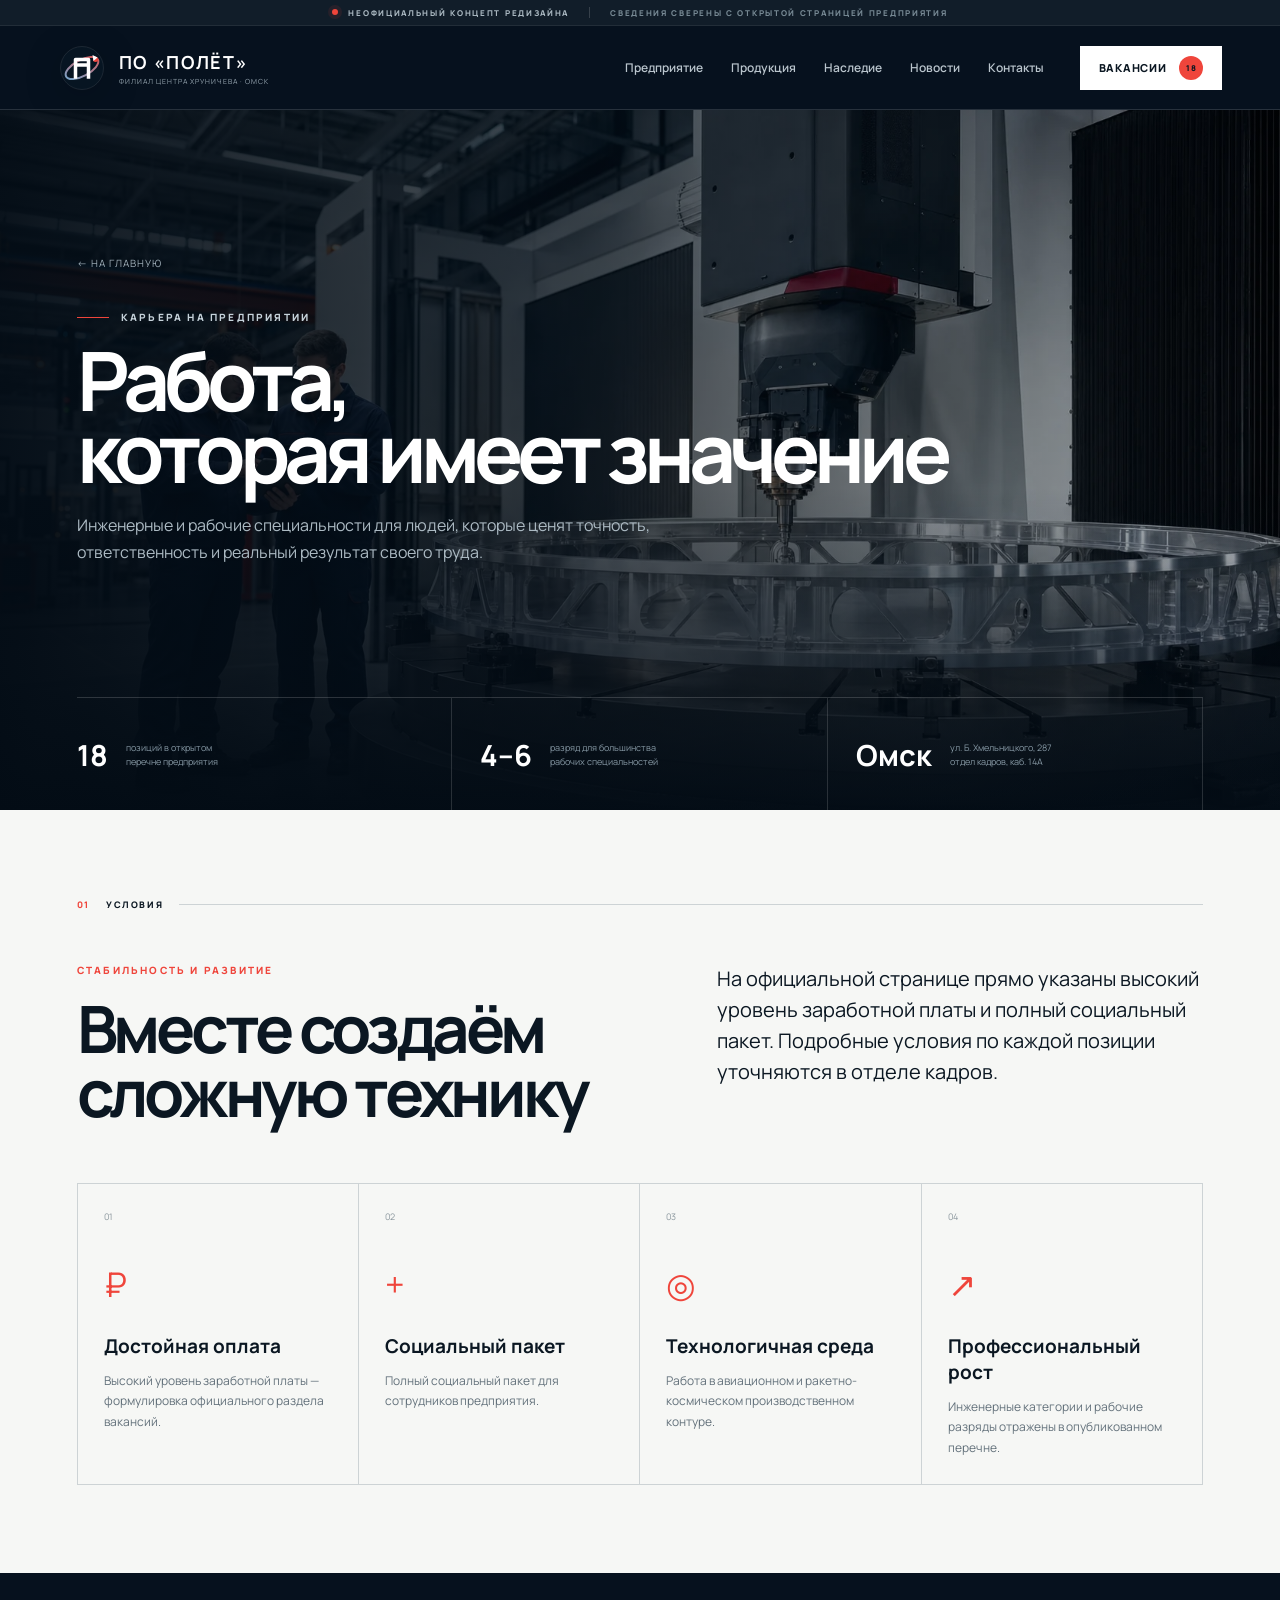
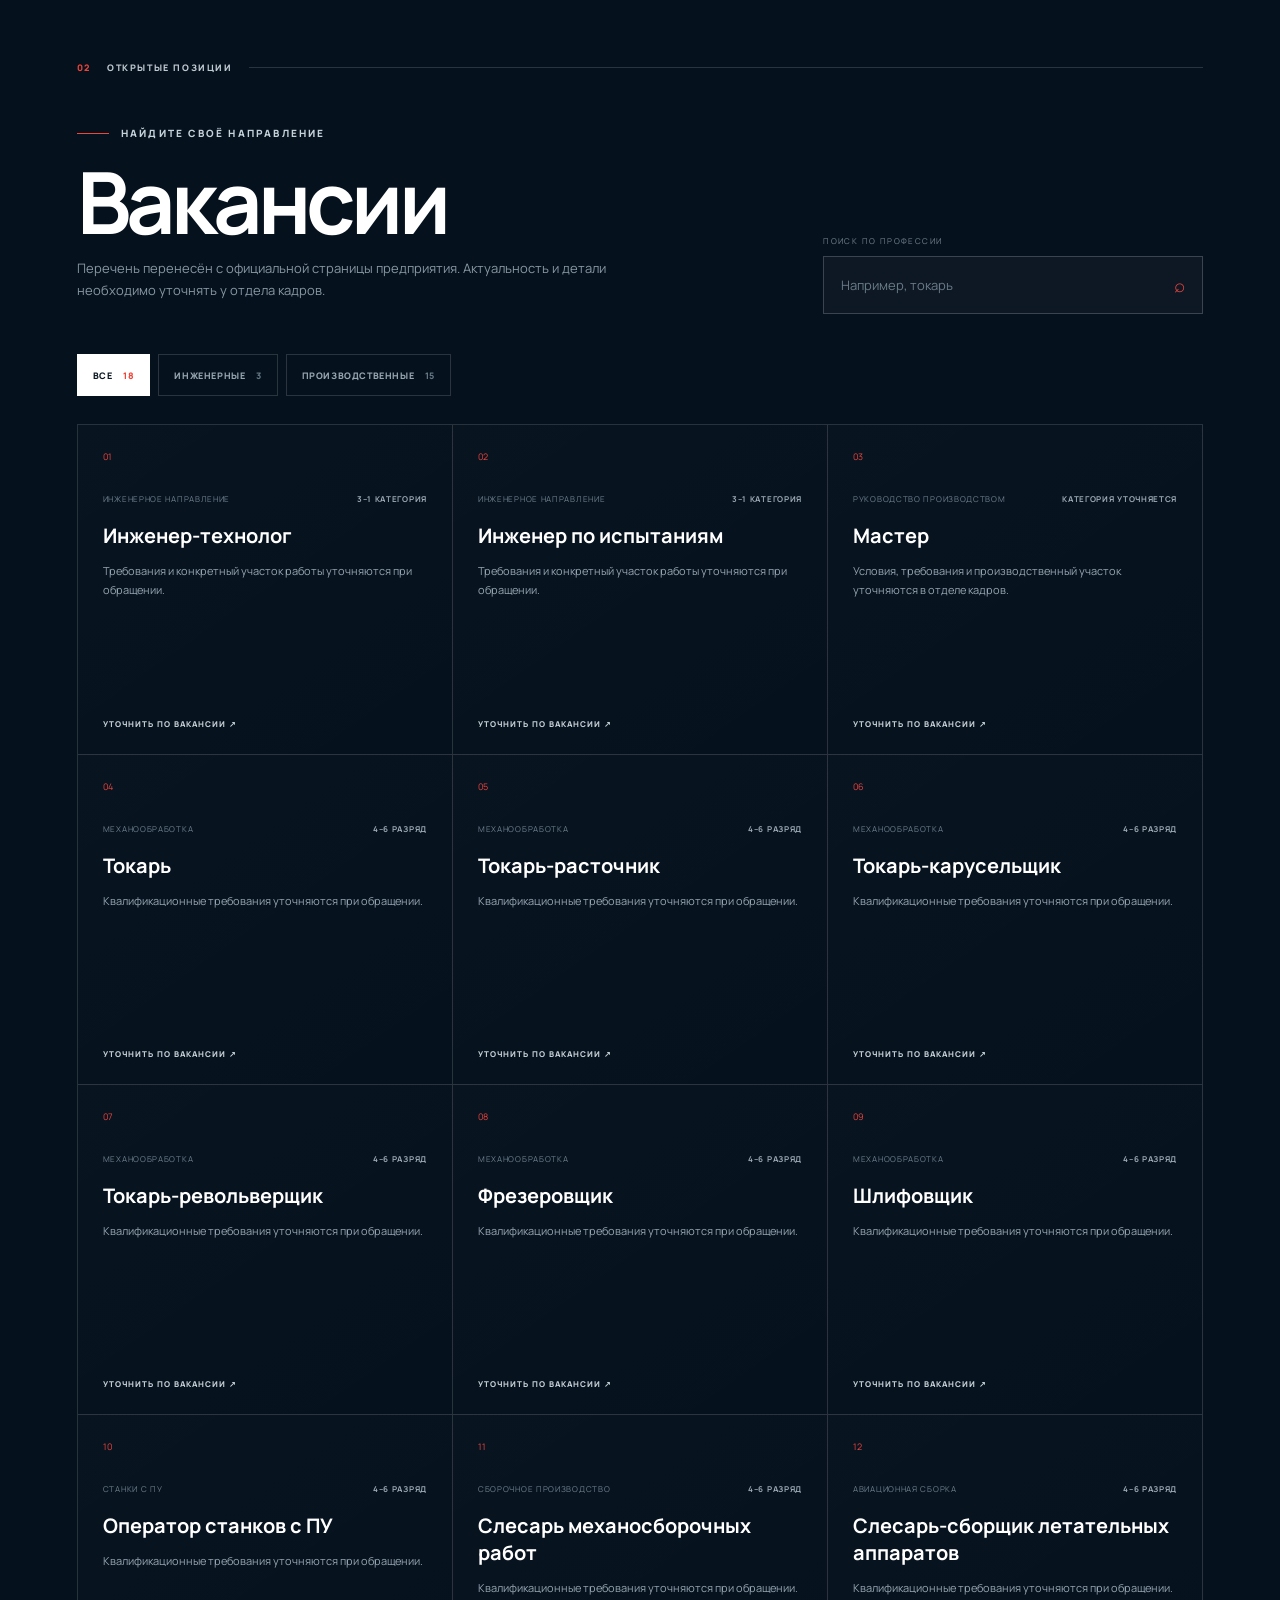
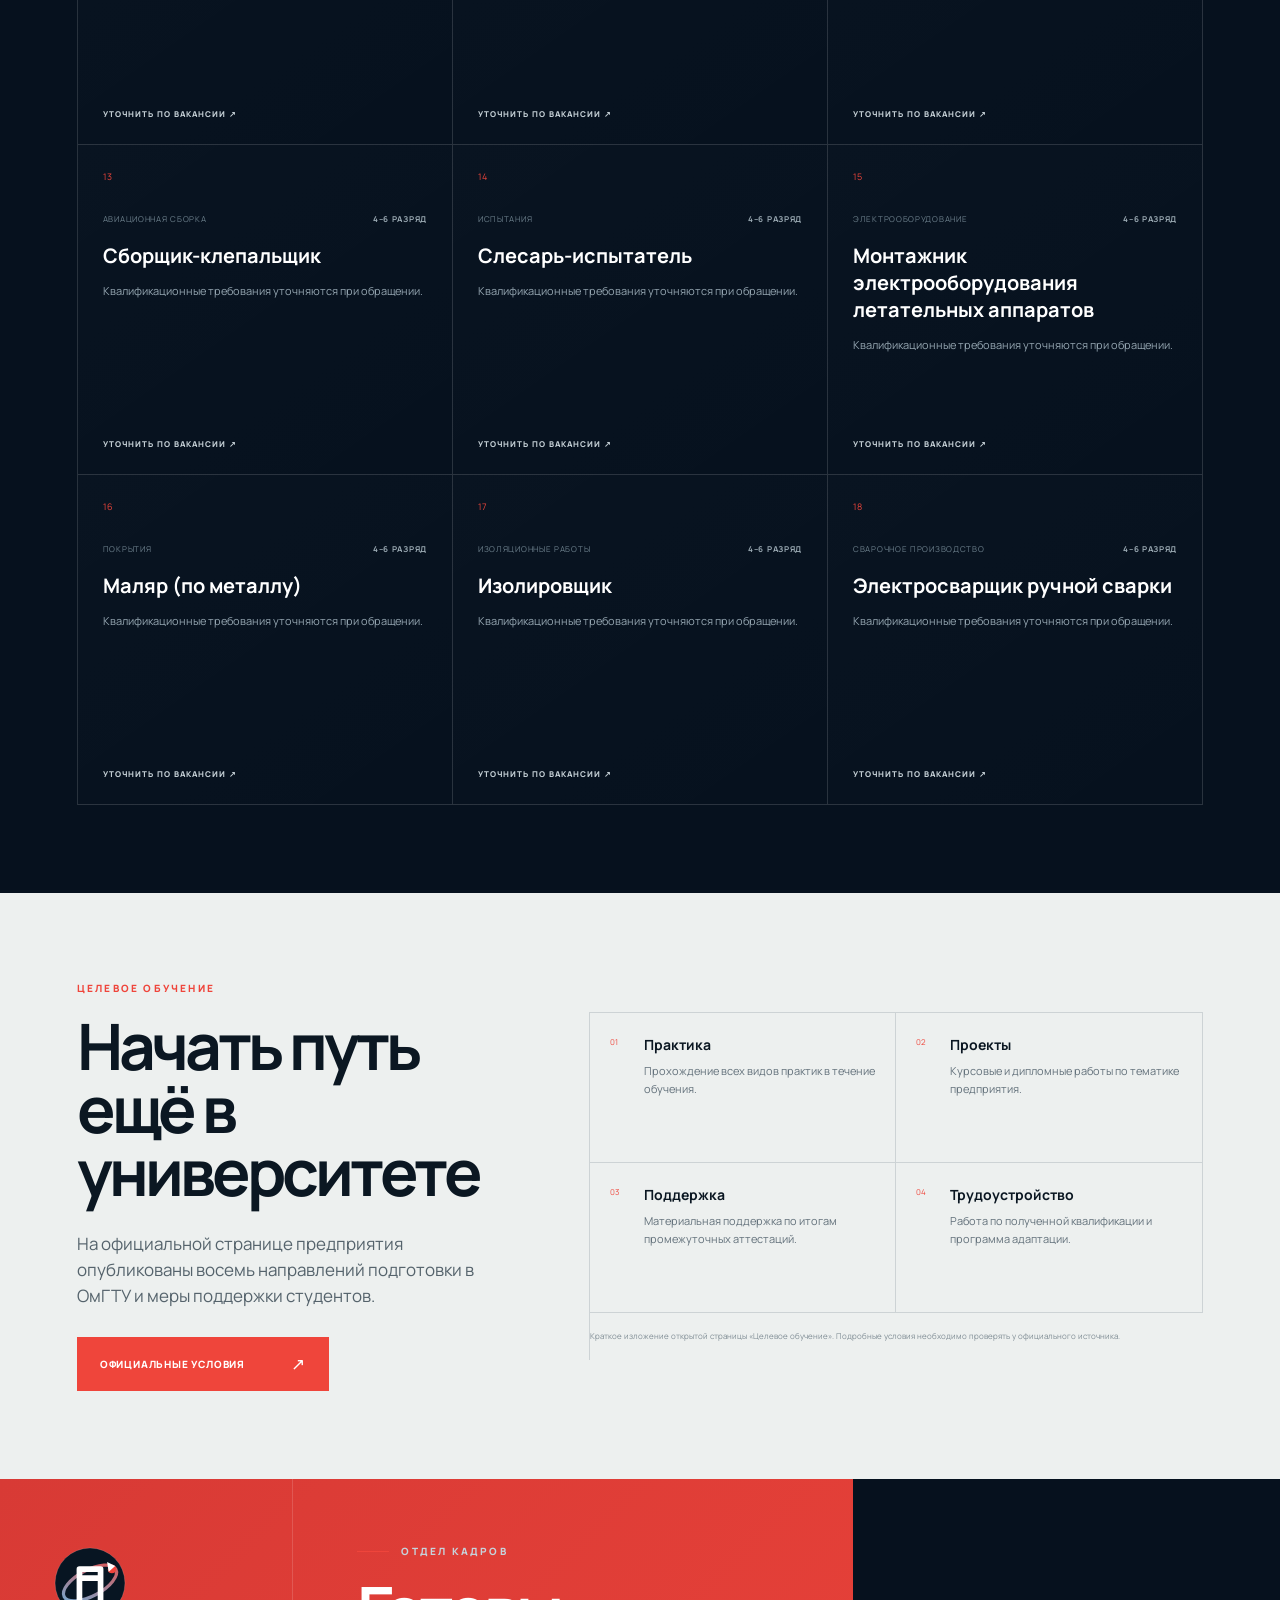
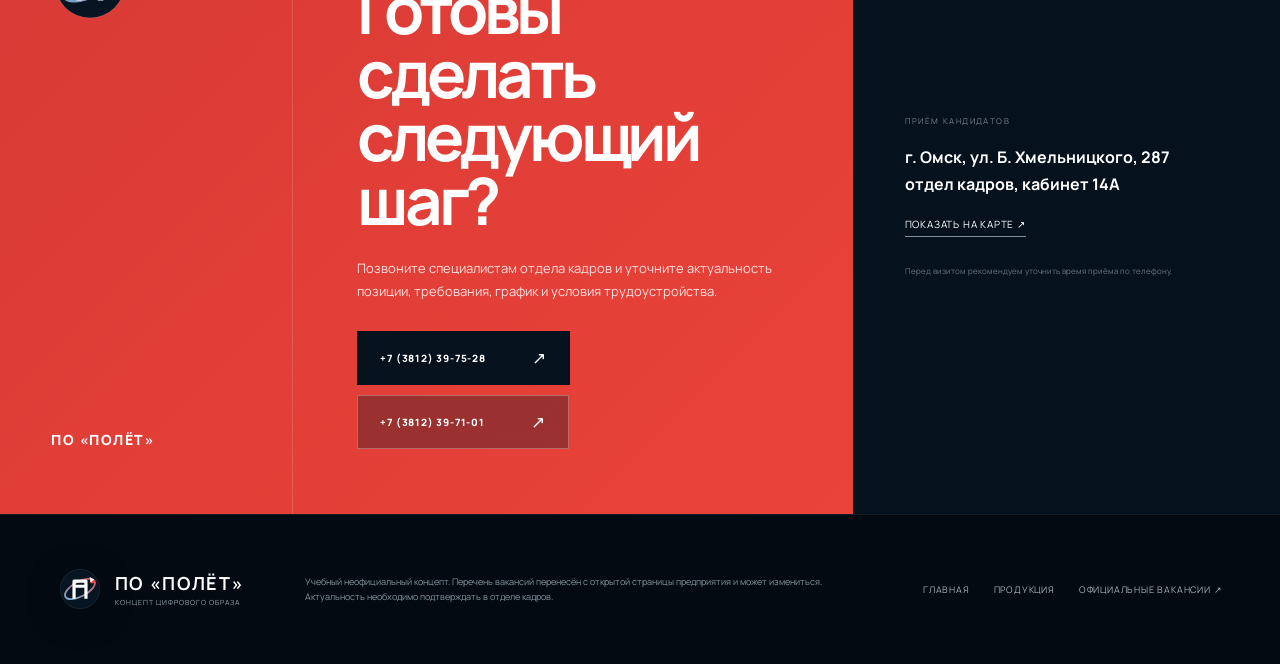
==== commit 5353783f: "Add files via upload" ====
--- a/vacancies.html
+++ b/vacancies.html
@@ -6,6 +6,13 @@
   <meta name="description" content="Вакансии ПО «Полёт» — неофициальный дизайн-концепт на основе открытого перечня официального сайта.">
   <meta name="theme-color" content="#06111e">
   <title>Вакансии — ПО «Полёт» · концепт</title>
+  <meta property="og:type" content="website">
+  <meta property="og:title" content="Вакансии ПО «Полёт» — концепт">
+  <meta property="og:description" content="Инженерные и производственные вакансии из открытого перечня предприятия.">
+  <meta property="og:url" content="https://is319.github.io/polet55/vacancies.html">
+  <meta property="og:image" content="https://is319.github.io/polet55/assets/images/precision-production.webp">
+  <meta name="twitter:card" content="summary_large_image">
+  <link rel="icon" href="assets/polet-emblem.svg" type="image/svg+xml">
   <link rel="preconnect" href="https://fonts.googleapis.com">
   <link rel="preconnect" href="https://fonts.gstatic.com" crossorigin>
   <link href="https://fonts.googleapis.com/css2?family=Manrope:wght@400;500;600;700;800&display=swap" rel="stylesheet">
@@ -15,7 +22,7 @@
   <div class="concept-bar"><span>Неофициальный концепт редизайна</span><span>Сведения сверены с открытой страницей предприятия</span></div>
   <header class="site-header site-header--solid" data-header>
     <a class="brand" href="index.html" aria-label="ПО Полёт — на главную"><img src="assets/polet-emblem.svg" alt="" width="50" height="50"><span class="brand__type"><b>ПО «ПОЛЁТ»</b><small>филиал Центра Хруничева · Омск</small></span></a>
-    <nav class="nav" id="main-navigation" data-nav><a href="index.html#about">Предприятие</a><a href="index.html#competencies">Компетенции</a><a href="index.html#heritage">Наследие</a><a href="index.html#news">Новости</a><a href="index.html#contacts">Контакты</a></nav>
+    <nav class="nav" id="main-navigation" data-nav><a href="index.html#about">Предприятие</a><a href="products.html">Продукция</a><a href="index.html#heritage">Наследие</a><a href="index.html#news">Новости</a><a href="index.html#contacts">Контакты</a></nav>
     <a class="header-action is-active" href="vacancies.html">Вакансии <span>18</span></a>
     <button class="menu-button" type="button" aria-controls="main-navigation" aria-expanded="false" aria-label="Открыть меню" data-menu><span></span><span></span></button>
   </header>
@@ -24,7 +31,7 @@
     <section class="vacancy-hero">
       <img src="assets/images/precision-production.webp" alt="Концептуальная визуализация современного производства">
       <div class="vacancy-hero__overlay"></div>
-      <div class="container vacancy-hero__content reveal">
+      <div class="container vacancy-hero__content">
         <a class="back-link" href="index.html">← На главную</a>
         <p class="kicker kicker--light">Карьера на предприятии</p>
         <h1>Работа,<br>которая имеет значение</h1>
@@ -79,6 +86,24 @@
       </div>
     </section>
 
+    <section class="education-teaser section">
+      <div class="container education-teaser__grid">
+        <div class="education-teaser__copy reveal">
+          <p class="kicker">Целевое обучение</p>
+          <h2>Начать путь<br>ещё в университете</h2>
+          <p class="lead">На официальной странице предприятия опубликованы восемь направлений подготовки в ОмГТУ и меры поддержки студентов.</p>
+          <a class="button button--primary" href="http://www.polyot.su/main.php?id=210" target="_blank" rel="noopener">Официальные условия <span>↗</span></a>
+        </div>
+        <div class="education-teaser__details reveal">
+          <article><span>01</span><p><b>Практика</b>Прохождение всех видов практик в течение обучения.</p></article>
+          <article><span>02</span><p><b>Проекты</b>Курсовые и дипломные работы по тематике предприятия.</p></article>
+          <article><span>03</span><p><b>Поддержка</b>Материальная поддержка по итогам промежуточных аттестаций.</p></article>
+          <article><span>04</span><p><b>Трудоустройство</b>Работа по полученной квалификации и программа адаптации.</p></article>
+          <small>Краткое изложение открытой страницы «Целевое обучение». Подробные условия необходимо проверять у официального источника.</small>
+        </div>
+      </div>
+    </section>
+
     <section class="apply-section">
       <div class="apply-section__brand"><img src="assets/polet-emblem.svg" alt="" width="78" height="78"><span>ПО «ПОЛЁТ»</span></div>
       <div class="apply-section__copy reveal"><p class="kicker kicker--light">Отдел кадров</p><h2>Готовы сделать<br>следующий шаг?</h2><p>Позвоните специалистам отдела кадров и уточните актуальность позиции, требования, график и условия трудоустройства.</p><div class="apply-section__actions"><a class="button button--primary" href="tel:+73812397528">+7 (3812) 39-75-28 <span>↗</span></a><a class="button button--ghost" href="tel:+73812397101">+7 (3812) 39-71-01 <span>↗</span></a></div></div>
@@ -86,7 +111,7 @@
     </section>
   </main>
 
-  <footer class="footer"><a class="brand" href="index.html"><img src="assets/polet-emblem.svg" alt="" width="46" height="46"><span class="brand__type"><b>ПО «ПОЛЁТ»</b><small>концепт цифрового образа</small></span></a><p>Учебный неофициальный концепт. Перечень вакансий перенесён с открытой страницы предприятия и может измениться. Актуальность необходимо подтверждать в отделе кадров.</p><div class="footer__links"><a href="index.html">Главная</a><a href="http://www.polyot.su/main.php?id=362" target="_blank" rel="noopener">Официальные вакансии ↗</a></div></footer>
+  <footer class="footer"><a class="brand" href="index.html"><img src="assets/polet-emblem.svg" alt="" width="46" height="46"><span class="brand__type"><b>ПО «ПОЛЁТ»</b><small>концепт цифрового образа</small></span></a><p>Учебный неофициальный концепт. Перечень вакансий перенесён с открытой страницы предприятия и может измениться. Актуальность необходимо подтверждать в отделе кадров.</p><div class="footer__links"><a href="index.html">Главная</a><a href="products.html">Продукция</a><a href="http://www.polyot.su/main.php?id=362" target="_blank" rel="noopener">Официальные вакансии ↗</a></div></footer>
   <script src="script.js"></script>
 </body>
 </html>
--- a/style.css
+++ b/style.css
@@ -24,12 +24,13 @@
 a{color:inherit;text-decoration:none}
 button,input{font:inherit}
 .container{width:min(1380px,88vw);margin-inline:auto}
-.section{padding:96px 0}
-
-.concept-bar{height:32px;padding:0 4vw;background:var(--red);color:#fff;display:flex;align-items:center;justify-content:center;gap:20px;font-size:9px;font-weight:800;text-transform:uppercase;letter-spacing:1.8px;position:relative;z-index:60}
-.concept-bar span+span{padding-left:20px;border-left:1px solid #ffffff66;color:#ffd9d7}
-
-.site-header{height:90px;padding:0 4.5vw;display:flex;align-items:center;gap:36px;color:#fff;position:absolute;left:0;right:0;top:32px;z-index:50;border-bottom:1px solid #ffffff22;background:linear-gradient(180deg,rgba(3,12,21,.82),rgba(3,12,21,.34));backdrop-filter:blur(14px);transition:height .3s,background .3s,box-shadow .3s}
+.section{padding:88px 0}
+
+.concept-bar{height:26px;padding:0 4vw;background:#111d29;color:#aab8c1;display:flex;align-items:center;justify-content:center;gap:20px;font-size:8px;font-weight:800;text-transform:uppercase;letter-spacing:1.7px;position:relative;z-index:60;border-bottom:1px solid #ffffff12}
+.concept-bar span:first-child:before{content:"";width:6px;height:6px;border-radius:50%;background:var(--red);display:inline-block;margin:0 10px 1px 0;box-shadow:0 0 0 4px #ef453b18}
+.concept-bar span+span{padding-left:20px;border-left:1px solid #ffffff28;color:#778994}
+
+.site-header{height:90px;padding:0 4.5vw;display:flex;align-items:center;gap:36px;color:#fff;position:absolute;left:0;right:0;top:26px;z-index:50;border-bottom:1px solid #ffffff22;background:linear-gradient(180deg,rgba(3,12,21,.82),rgba(3,12,21,.34));backdrop-filter:blur(14px);transition:height .3s,background .3s,box-shadow .3s}
 .site-header.is-scrolled{position:fixed;top:0;height:76px;background:rgba(5,16,28,.96);box-shadow:0 12px 35px rgba(0,0,0,.2)}
 .site-header--solid{position:relative;top:0;background:var(--navy);height:84px}
 .site-header--solid.is-scrolled{position:fixed}
@@ -44,6 +45,8 @@
 .nav a:after{content:"";position:absolute;left:0;right:100%;bottom:-9px;height:2px;background:var(--red);transition:right .3s}
 .nav a:hover{color:#fff}
 .nav a:hover:after{right:0}
+.nav a.is-current{color:#fff}
+.nav a.is-current:after{right:0}
 .header-action{height:44px;padding:0 18px;display:flex;align-items:center;gap:13px;border:1px solid #ffffff30;font-size:11px;font-weight:800;text-transform:uppercase;letter-spacing:.7px;transition:.25s}
 .header-action span{width:24px;height:24px;border-radius:50%;background:var(--red);display:grid;place-items:center;font-size:8px}
 .header-action:hover,.header-action.is-active{background:#fff;color:var(--ink);border-color:#fff}
@@ -52,7 +55,7 @@
 .menu-button[aria-expanded="true"] span:first-child{transform:translateY(4.5px) rotate(45deg)}
 .menu-button[aria-expanded="true"] span:last-child{transform:translateY(-4.5px) rotate(-45deg)}
 
-.hero{min-height:880px;height:calc(100vh - 32px);max-height:1040px;background:var(--navy);color:#fff;position:relative;overflow:hidden}
+.hero{min-height:880px;height:calc(100vh - 26px);max-height:1040px;background:var(--navy);color:#fff;position:relative;overflow:hidden}
 .hero__image{position:absolute;inset:0;width:100%;height:100%;object-fit:cover;object-position:center}
 .hero__veil{position:absolute;inset:0;background:linear-gradient(90deg,rgba(2,10,18,.98) 0%,rgba(2,10,18,.83) 35%,rgba(2,10,18,.18) 72%),linear-gradient(0deg,rgba(3,11,19,.98),transparent 40%)}
 .hero__lines{position:absolute;inset:0;opacity:.33;background:linear-gradient(#ffffff0d 1px,transparent 1px),linear-gradient(90deg,#ffffff0d 1px,transparent 1px);background-size:96px 96px;mask-image:linear-gradient(90deg,#000,transparent 72%)}
@@ -132,7 +135,7 @@
 .card-index{font-size:9px;color:#607480}
 .line-icon{margin:45px 0 32px;color:var(--red);font-size:37px;font-weight:300}
 .competency-card h3{font-size:22px;line-height:1.35;margin:0 0 14px}
-.competency-card p{font-size:13px;line-height:1.75;color:#8e9da8;margin:0}
+.competency-card p{font-size:13px;line-height:1.75;color:#a9b6bf;margin:0}
 .competency-card>b{margin-top:auto;color:#5f7380;font-size:8px;text-transform:uppercase;letter-spacing:1.7px}
 
 .production-story{background:var(--paper-2)}
@@ -173,7 +176,7 @@
 .career-teaser__media:after{content:"";position:absolute;inset:0;background:linear-gradient(90deg,transparent 55%,var(--navy)),linear-gradient(0deg,#06111e88,transparent)}
 .career-teaser__media img{width:100%;height:100%;object-fit:cover}
 .career-teaser__copy{padding:86px max(6vw,54px) 78px;display:flex;flex-direction:column;justify-content:center}
-.career-teaser__copy>p:not(.kicker){font-size:14px;line-height:1.8;color:#95a4ae;max-width:620px;margin:28px 0}
+.career-teaser__copy>p:not(.kicker){font-size:14px;line-height:1.8;color:#adbac2;max-width:620px;margin:28px 0}
 .career-teaser__facts{display:grid;grid-template-columns:1fr 1fr;border-top:1px solid #ffffff25;border-bottom:1px solid #ffffff25;margin:8px 0 18px}
 .career-teaser__facts div{padding:20px 20px 20px 0;display:flex;gap:14px;align-items:center}
 .career-teaser__facts div+div{border-left:1px solid #ffffff25;padding-left:20px}
@@ -192,9 +195,22 @@
 .news-card>span{font-size:9px;color:var(--red);text-transform:uppercase;letter-spacing:.8px}
 .news-card h3{font-size:20px;line-height:1.45;margin:auto 0 27px}
 .news-card>b{font-size:8px;text-transform:uppercase;letter-spacing:1px}
+.news-card>small{font-size:7px;color:#80909a}
 .news-card--feature{background:linear-gradient(145deg,var(--navy-2),var(--navy));color:#fff}
 .news-card--feature:hover{background:linear-gradient(145deg,#102b42,#071522)}
 .news-card--feature h3{font-size:30px;position:relative;z-index:2}
+.news-card--with-image{padding:0;min-height:450px;background:#fff}
+.news-card--feature.news-card--with-image{background:linear-gradient(145deg,var(--navy-2),var(--navy));color:#fff}
+.news-card--feature.news-card--with-image:hover{background:linear-gradient(145deg,#102b42,#071522)}
+.news-card--with-image .news-card__image{width:100%;height:205px;object-fit:cover;filter:saturate(.82) contrast(1.04);transition:transform .65s ease,filter .3s}
+.news-card--feature.news-card--with-image .news-card__image{height:235px}
+.news-card--with-image:hover .news-card__image{transform:scale(1.025);filter:saturate(1) contrast(1.04)}
+.news-card--with-image>span{margin:22px 28px 0}
+.news-card--with-image h3{margin:auto 28px 20px}
+.news-card--with-image>b{margin:0 28px 16px}
+.news-card--with-image>small{margin:0 28px 20px}
+.news-card--graphic{background:linear-gradient(145deg,#e8eef0,#f7f7f5)}
+.news-card--graphic:hover{background:#fff}
 .news-card__mark{position:absolute;width:260px;height:260px;right:-70px;top:-72px;opacity:.35}
 .news-card__mark img{width:100%;height:100%}
 
@@ -215,7 +231,7 @@
 
 .footer{background:#030a11;color:#fff;min-height:150px;padding:38px 4.5vw;display:grid;grid-template-columns:auto minmax(300px,1fr) auto;align-items:center;gap:60px;border-top:1px solid #ffffff12}
 .footer .brand>img{width:44px;height:44px}
-.footer p{margin:0;max-width:720px;color:#667680;font-size:9px;line-height:1.7}
+.footer p{margin:0;max-width:720px;color:#85959f;font-size:9px;line-height:1.7}
 .footer__links{display:flex;gap:24px}
 .footer__links a{font-size:9px;text-transform:uppercase;letter-spacing:.8px;color:#a5b1b8}
 .footer__links a:hover{color:#fff}
@@ -265,7 +281,7 @@
 .vacancy-card__meta{display:flex;justify-content:space-between;gap:14px;margin:30px 0 18px;font-size:8px;text-transform:uppercase;letter-spacing:.7px;color:#6d808c}
 .vacancy-card__meta b{color:#9cabb4;text-align:right}
 .vacancy-card h3{font-size:20px;line-height:1.35;margin:0 0 13px}
-.vacancy-card p{font-size:11px;line-height:1.7;color:#768995;margin:0}
+.vacancy-card p{font-size:11px;line-height:1.7;color:#95a6b1;margin:0}
 .vacancy-card a{margin-top:auto;padding-top:25px;font-size:8px;font-weight:800;text-transform:uppercase;letter-spacing:1px;color:#c3ced4}
 .vacancy-card a:hover{color:#fff}
 .vacancy-empty{border:1px solid #ffffff25;padding:35px;color:#8fa0aa;text-align:center}
@@ -283,6 +299,101 @@
 .apply-section__address a{width:max-content;border-bottom:1px solid #81909a;padding-bottom:5px;font-size:10px;text-transform:uppercase;letter-spacing:.8px}
 .apply-section__address small{font-size:8px;line-height:1.6;color:#637681;margin-top:28px}
 
+/* Продукция на главной */
+.products-section{background:#f7f7f5}
+.products-grid{display:grid;grid-template-columns:1.15fr 1fr 1fr;border-top:1px solid var(--line);border-left:1px solid var(--line)}
+.product-card{min-height:360px;padding:28px;display:flex;flex-direction:column;border-right:1px solid var(--line);border-bottom:1px solid var(--line);background:#fff0;transition:transform .3s,box-shadow .3s,background .3s}
+.product-card:hover{transform:translateY(-6px);background:#fff;box-shadow:var(--shadow);z-index:2}
+.product-card>span{font-size:8px;color:#7d8a92;text-transform:uppercase;letter-spacing:1.2px}
+.product-card__icon{font-size:40px;color:var(--red);margin:42px 0 30px}
+.product-card h3{font-size:23px;line-height:1.35;margin:0 0 14px}
+.product-card p{font-size:12px;line-height:1.75;color:var(--muted);margin:0}
+.product-card>b{font-size:8px;text-transform:uppercase;letter-spacing:1px;margin-top:auto;padding-top:24px}
+.product-card--history{background:linear-gradient(145deg,var(--navy-2),var(--navy));color:#fff;border-color:#ffffff20}
+.product-card--history:hover{background:linear-gradient(145deg,#102d44,#071522)}
+.product-card--history p{color:#a6b4bd}
+.product-card--history>span{color:#70838f}
+
+/* Корпоративные разделы */
+.corporate{background:#e7eae9}
+.corporate__intro{max-width:480px;margin:0;color:var(--muted);font-size:13px;line-height:1.75}
+.corporate-grid{display:grid;grid-template-columns:repeat(3,minmax(0,1fr));border-top:1px solid #bcc5c8;border-left:1px solid #bcc5c8}
+.corporate-card{min-height:285px;padding:25px;display:flex;flex-direction:column;border-right:1px solid #bcc5c8;border-bottom:1px solid #bcc5c8;background:#ffffff20;transition:transform .3s,background .3s,box-shadow .3s}
+.corporate-card:hover{background:#fff;transform:translateY(-5px);box-shadow:0 22px 50px rgba(7,19,30,.11);z-index:2}
+.corporate-card>span{font-size:8px;color:#8b979e}
+.corporate-card>div{font-size:31px;color:var(--red);margin:29px 0 21px}
+.corporate-card h3{font-size:18px;margin:0 0 10px}
+.corporate-card p{font-size:11px;line-height:1.7;color:var(--muted);margin:0}
+.corporate-card>b{font-size:8px;text-transform:uppercase;letter-spacing:.8px;margin-top:auto;padding-top:18px}
+
+/* Целевое обучение */
+.education-teaser{background:#edf0ef}
+.education-teaser__grid{display:grid;grid-template-columns:.8fr 1.2fr;gap:8vw;align-items:center}
+.education-teaser__copy h2{font-size:clamp(43px,5vw,72px);line-height:.98;letter-spacing:-4px;margin:0}
+.education-teaser__copy .lead{font-size:17px;color:#55636c;margin:27px 0}
+.education-teaser__details{display:grid;grid-template-columns:1fr 1fr;border-top:1px solid var(--line);border-left:1px solid var(--line)}
+.education-teaser__details article{min-height:150px;padding:20px;border-right:1px solid var(--line);border-bottom:1px solid var(--line);display:grid;grid-template-columns:34px 1fr}
+.education-teaser__details article>span{font-size:8px;color:var(--red);padding-top:3px}
+.education-teaser__details p{font-size:11px;line-height:1.65;color:var(--muted);margin:0}
+.education-teaser__details b{display:block;color:var(--ink);font-size:14px;margin-bottom:6px}
+.education-teaser__details>small{grid-column:1/-1;color:#7f8c94;font-size:8px;line-height:1.6;padding:17px 0}
+
+/* Полная страница продукции */
+.products-hero{height:690px;position:relative;background:var(--navy);color:#fff;overflow:hidden}
+.products-hero>img{position:absolute;inset:0;width:100%;height:100%;object-fit:cover;object-position:center 44%}
+.products-hero__overlay{position:absolute;inset:0;background:linear-gradient(90deg,rgba(3,12,21,.98),rgba(3,12,21,.73) 50%,rgba(3,12,21,.2)),linear-gradient(0deg,rgba(3,12,21,.98),transparent 45%)}
+.products-hero__content{height:100%;position:relative;z-index:2;display:flex;flex-direction:column;justify-content:center;padding-bottom:95px}
+.products-hero h1{font-size:clamp(58px,6.1vw,94px);line-height:.93;letter-spacing:-5px;margin:0 0 26px;max-width:1050px}
+.products-hero__content>p:last-child{max-width:650px;font-size:15px;line-height:1.75;color:#adbbc4;margin:0}
+.products-hero__notice{position:absolute;left:0;right:0;bottom:0;z-index:3;min-height:94px;border-top:1px solid #ffffff28;display:grid;grid-template-columns:190px 1fr;gap:25px;align-items:center}
+.products-hero__notice span{font-size:8px;text-transform:uppercase;letter-spacing:1.2px;color:var(--red)}
+.products-hero__notice p{font-size:9px;line-height:1.65;color:#7f919c;margin:0;max-width:800px}
+.public-directions{background:#f6f7f5}
+.public-directions .section-heading--split>.lead{font-size:17px;color:var(--muted);align-self:end;margin:0}
+.public-direction-grid{display:grid;grid-template-columns:1fr 1fr;box-shadow:var(--shadow)}
+.public-direction-card{min-height:470px;padding:42px;background:#fff;display:flex;flex-direction:column}
+.public-direction-card>span{font-size:8px;text-transform:uppercase;letter-spacing:1.2px;color:#87949c}
+.public-direction-card__icon{font-size:46px;color:var(--red);margin:55px 0 36px}
+.public-direction-card h3{font-size:30px;line-height:1.3;margin:0 0 16px}
+.public-direction-card p{font-size:13px;line-height:1.75;color:var(--muted);margin:0;max-width:590px}
+.public-direction-card--dark{background:var(--navy);color:#fff}
+.public-direction-card--dark p{color:#a4b2bb}
+.public-direction-card__links{margin-top:auto;padding-top:30px;display:flex;gap:22px;flex-wrap:wrap}
+.public-direction-card__links a{font-size:8px;text-transform:uppercase;letter-spacing:.9px;border-bottom:1px solid #8b969c;padding-bottom:6px}
+.an3t-section{background:linear-gradient(145deg,#06111e,#0a2133);color:#fff}
+.an3t-layout{display:grid;grid-template-columns:.9fr 1.1fr;gap:8vw;align-items:center}
+.an3t-copy h2,.source-policy__copy h2{font-size:clamp(46px,5.4vw,80px);line-height:.96;letter-spacing:-4.5px;margin:0}
+.an3t-copy .lead{color:#d0d9de;margin-top:30px}
+.an3t-copy>p:not(.kicker):not(.lead){font-size:13px;line-height:1.75;color:#96a7b1}
+.an3t-copy .button{margin-top:20px}
+.an3t-facts{display:grid;grid-template-columns:1fr 1fr;border-top:1px solid #ffffff25;border-left:1px solid #ffffff25}
+.an3t-facts article{min-height:190px;padding:25px;border-right:1px solid #ffffff25;border-bottom:1px solid #ffffff25;display:flex;flex-direction:column;justify-content:space-between}
+.an3t-facts strong{font-size:35px;color:var(--red)}
+.an3t-facts span{font-size:10px;line-height:1.65;color:#97a8b2}
+.an3t-features{margin-top:70px;padding:32px 36px;border:1px solid #ffffff24;display:grid;grid-template-columns:240px 1fr;gap:40px}
+.an3t-features>p{font-size:10px;text-transform:uppercase;letter-spacing:1.2px;color:#7e929e;margin:0}
+.an3t-features ul{list-style:none;margin:0;padding:0;display:grid;grid-template-columns:1fr 1fr;gap:13px 25px}
+.an3t-features li{font-size:11px;color:#c2cdd3}
+.an3t-features li:before{content:"—";color:var(--red);margin-right:8px}
+.source-policy{background:#e7eae9}
+.source-policy__grid{display:grid;grid-template-columns:.45fr 1.55fr;gap:8vw;align-items:center}
+.source-policy__mark{min-height:360px;background:var(--navy);color:#fff;padding:36px;display:flex;flex-direction:column;justify-content:space-between;box-shadow:var(--shadow)}
+.source-policy__mark img{width:90px}
+.source-policy__mark span{font-size:9px;text-transform:uppercase;letter-spacing:1.3px;color:#8799a4}
+.source-policy__copy p:not(.kicker){font-size:14px;line-height:1.8;color:#596871;max-width:850px}
+
+/* 404 */
+.error-page{background:var(--navy);color:#fff}
+.error-screen{min-height:calc(100vh - 26px);display:grid;place-items:center;position:relative;overflow:hidden;background:radial-gradient(circle at 70% 35%,#12334e,#06111e 45%)}
+.error-screen__orbit{position:absolute;width:min(70vw,800px);aspect-ratio:1;border:1px solid #ffffff18;border-radius:50%;right:-15vw;top:-20vw;box-shadow:0 0 0 100px #ffffff08,0 0 0 200px #ffffff05}
+.error-screen__orbit i{position:absolute;width:15px;height:15px;border-radius:50%;background:var(--red);left:9%;top:20%}
+.error-screen__content{position:relative;z-index:2;width:min(780px,88vw)}
+.error-screen__content>img{width:76px;margin-bottom:30px}
+.error-screen__content>span{font-size:10px;text-transform:uppercase;letter-spacing:1.8px;color:var(--red)}
+.error-screen h1{font-size:clamp(68px,9vw,130px);line-height:.85;letter-spacing:-7px;margin:25px 0 32px}
+.error-screen p{max-width:560px;color:#9aabb5;font-size:15px;line-height:1.7;margin-bottom:32px}
+.error-screen .button b{font-size:17px}
+
 .reveal{opacity:0;transform:translateY(28px);transition:opacity .75s ease,transform .75s cubic-bezier(.2,.65,.25,1)}
 .reveal.visible{opacity:1;transform:none}
 
@@ -294,9 +405,13 @@
   .competency-grid{grid-template-columns:repeat(2,1fr)}
   .competency-card{min-height:330px}
   .awards-panel{grid-template-columns:1.15fr .85fr}
-  .news-grid{grid-template-columns:1.2fr 1fr}.news-card--feature{grid-row:span 2}.news-card{min-height:290px}
+  .news-grid{grid-template-columns:1fr 1fr}.news-card--feature{grid-column:1/-1;grid-row:auto}.news-card{min-height:290px}
   .vacancy-grid{grid-template-columns:repeat(2,1fr)}
   .apply-section{grid-template-columns:.45fr 1fr}.apply-section__address{grid-column:1/-1;min-height:260px}
+  .products-grid{grid-template-columns:1fr 1fr}.product-card--history{grid-column:1/-1}
+  .corporate-grid{grid-template-columns:1fr 1fr}
+  .education-teaser__grid{grid-template-columns:1fr;gap:55px}
+  .an3t-layout{grid-template-columns:1fr;gap:55px}
 }
 
 @media (max-width:900px){
@@ -324,13 +439,20 @@
   .vacancy-hero{height:680px}.vacancy-hero__stats article{gap:10px;padding-inline:14px!important}.vacancy-hero__stats strong{font-size:23px}
   .benefit-grid{grid-template-columns:1fr 1fr}
   .catalog-head{grid-template-columns:1fr;gap:35px}
+  .products-grid{grid-template-columns:1fr}.product-card--history{grid-column:auto}
+  .products-hero{height:720px}
+  .public-direction-grid{grid-template-columns:1fr}
+  .public-direction-card{min-height:390px}
+  .source-policy__grid{grid-template-columns:1fr;gap:45px}
+  .source-policy__mark{min-height:240px}
+  .an3t-features{grid-template-columns:1fr}
 }
 
 @media (max-width:640px){
   .container{width:calc(100% - 36px)}
   .section{padding:66px 0}
   .concept-bar{justify-content:flex-start;padding-left:18px;font-size:7px;letter-spacing:1.2px}.concept-bar span+span{display:none}
-  .site-header{height:76px;padding:0 18px;top:32px}.site-header--solid{top:0}.site-header.is-scrolled{height:70px}
+  .site-header{height:76px;padding:0 18px;top:26px}.site-header--solid{top:0}.site-header.is-scrolled{height:70px}
   .brand>img{width:42px;height:42px}.brand__type b{font-size:14px}
   .header-action{display:none}
   .hero{min-height:900px}
@@ -355,7 +477,7 @@
   .timeline{grid-template-columns:1fr;margin:45px 0 60px;gap:0}.timeline article{padding-bottom:30px}.timeline p{max-width:none}
   .awards-panel__image{min-height:300px}.awards-panel__copy{padding:38px 22px}.awards-panel__copy>p:not(.kicker){font-size:12px}
   .career-teaser__media{height:310px}.career-teaser__copy{padding:60px 20px}.career-teaser__facts strong{font-size:28px}.career-teaser__facts span{font-size:8px}
-  .news .section-heading--inline{align-items:flex-start;flex-direction:column}.news-grid{grid-template-columns:1fr}.news-card--feature{grid-row:auto}.news-card{min-height:290px;border-left:1px solid var(--line);border-top:0}.news-card:first-child{border-top:1px solid var(--line)}.news-card--feature h3{font-size:24px}
+  .news .section-heading--inline{align-items:flex-start;flex-direction:column}.news-grid{grid-template-columns:1fr}.news-card--feature{grid-column:auto;grid-row:auto}.news-card{min-height:290px;border-left:1px solid var(--line);border-top:0}.news-card:first-child{border-top:1px solid var(--line)}.news-card--feature h3{font-size:24px}.news-card--with-image{min-height:390px}.news-card--with-image .news-card__image,.news-card--feature.news-card--with-image .news-card__image{height:190px}
   .contacts__brand,.contacts__details{padding:55px 20px}.contacts__details{grid-template-columns:1fr}.contacts__details .button{grid-column:auto;width:100%}
   .footer{grid-template-columns:1fr;padding:34px 20px}.footer p{grid-column:auto;grid-row:auto}.footer__links{flex-direction:column;gap:12px}
   .vacancy-hero{height:800px}.vacancy-hero>img{object-position:58% center}.vacancy-hero__content{padding-bottom:215px}.back-link{margin-bottom:30px}.vacancy-hero__content>p:last-child{font-size:14px}
@@ -364,6 +486,16 @@
   .filter-row{display:grid;grid-template-columns:1fr 1fr}.filter-button:first-child{grid-column:1/-1}
   .vacancy-grid{grid-template-columns:1fr}.vacancy-card{min-height:300px}
   .apply-section{grid-template-columns:1fr}.apply-section__brand{min-height:180px;padding:35px 20px}.apply-section__copy,.apply-section__address{padding:52px 20px}.apply-section__actions{flex-direction:column}.apply-section__actions .button{width:100%;gap:15px}
+  .products-grid,.corporate-grid{grid-template-columns:1fr}
+  .product-card{min-height:300px}.corporate-card{min-height:250px}
+  .education-teaser__copy h2,.an3t-copy h2,.source-policy__copy h2{font-size:clamp(40px,12vw,54px);letter-spacing:-3px}
+  .education-teaser__details{grid-template-columns:1fr}.education-teaser__details>small{grid-column:auto}
+  .products-hero{height:820px}.products-hero h1{font-size:clamp(48px,14vw,64px);letter-spacing:-3px}.products-hero__content{padding-bottom:180px}.products-hero__notice{grid-template-columns:1fr;gap:8px;bottom:18px;padding:18px 0}
+  .public-direction-card{padding:28px 20px;min-height:430px}.public-direction-card__icon{margin:38px 0 28px}.public-direction-card h3{font-size:25px}
+  .an3t-facts{grid-template-columns:1fr}.an3t-facts article{min-height:145px}
+  .an3t-features{padding:24px 20px;gap:25px}.an3t-features ul{grid-template-columns:1fr}
+  .source-policy__mark{min-height:210px;padding:26px}
+  .error-screen h1{letter-spacing:-4px}
 }
 
 @media (prefers-reduced-motion:reduce){html{scroll-behavior:auto}.reveal{opacity:1;transform:none;transition:none}*{animation:none!important;transition:none!important}}
